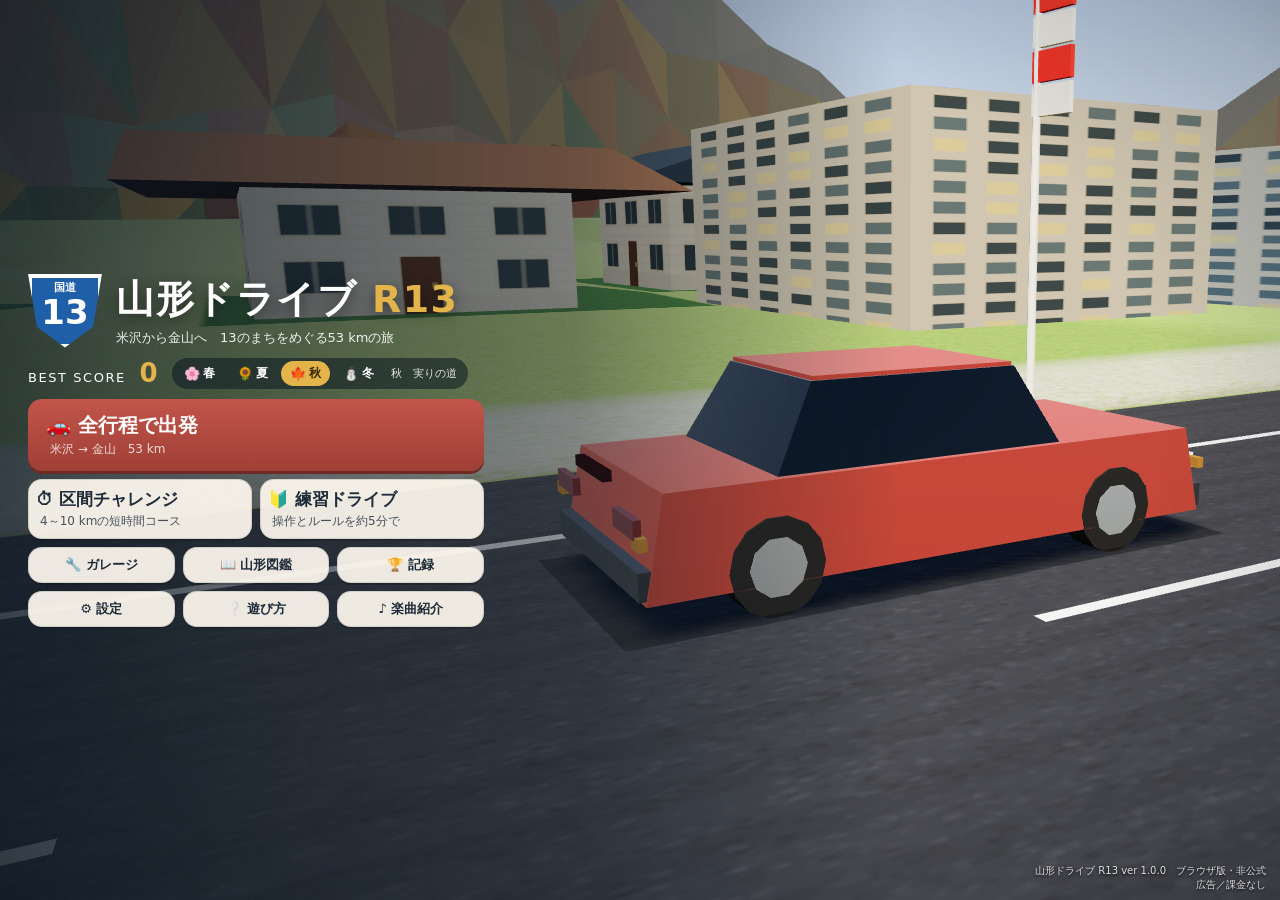
==== docs/play/index.html @ c525ccfc "ブラウザ版（iPhone の Safari などで遊べる版）を docs/play に追加 - docs/play: 山形ドライブ R13 ver 1.0.0 のブラウザ版（PWA、オフライン対応） " ====
<!doctype html>
<html lang="ja">
<head>
<meta charset="utf-8">
<meta name="viewport" content="width=device-width,initial-scale=1,maximum-scale=1,user-scalable=no,viewport-fit=cover">
<title>山形ドライブ R13</title>
<link rel="stylesheet" href="css/style.css">
<meta name="theme-color" content="#1f3b57">
<meta name="apple-mobile-web-app-capable" content="yes">
<meta name="mobile-web-app-capable" content="yes">
<meta name="apple-mobile-web-app-status-bar-style" content="black-translucent">
<meta name="apple-mobile-web-app-title" content="山形ドライブ">
<meta name="description" content="国道13号を米沢から金山まで、沿線13市町村をめぐる3Dドライブゲーム（非公式・広告なし）">
<link rel="manifest" href="manifest.webmanifest">
<link rel="apple-touch-icon" href="icons/apple-touch-icon.png">
<link rel="icon" type="image/png" sizes="192x192" href="icons/icon-192.png">
</head>
<body>
<canvas id="gl"></canvas>
<div id="vignette" aria-hidden="true"></div>
<div id="rotate-hint" aria-live="polite"><div><div class="rh-icon">📱↻</div><b>端末を横向きにしてください</b><small>このゲームは横向きで遊びます</small></div></div>
<div id="confetti" aria-hidden="true"></div>

<!-- ================= TITLE ================= -->
<section id="scr-title" class="screen">
  <div class="title-wrap">
    <div class="logo">
      <div class="logo-shield"><small>国道</small>13</div>
      <div class="logo-text">
        <h1>山形ドライブ <span>R13</span></h1>
        <p class="logo-sub">米沢から金山へ　13のまちをめぐる53 kmの旅</p>
      </div>
    </div>
    <div class="best-row"><div class="best">BEST SCORE <b id="title-best">0</b></div>
      <div class="season-pick" id="season-pick" aria-label="季節"></div></div>
    <button class="title-trip" id="title-trip" style="display:none"></button>
    <div class="title-buttons">
      <button class="btn big primary" data-go="full">🚗 全行程で出発<small>米沢 → 金山　53 km</small></button>
      <div class="row two">
        <button class="btn big" data-nav="courses">⏱ 区間チャレンジ<small>4～10 kmの短時間コース</small></button>
        <button class="btn big tut" id="btn-tutorial">🔰 練習ドライブ<small>操作とルールを約5分で</small></button>
      </div>
      <div class="row">
        <button class="btn" data-nav="garage">🔧 ガレージ</button>
        <button class="btn" data-nav="zukan">📖 山形図鑑</button>
        <button class="btn" data-nav="records">🏆 記録</button>
        <button class="btn" data-nav="settings">⚙ 設定</button>
        <button class="btn" data-nav="howto">❔ 遊び方</button>
        <button class="btn" data-nav="music">♪ 楽曲紹介</button>
      </div>
    </div>
  </div>
  <div class="version" id="ver-line">山形ドライブ R13 ver 1.0.0　非公式・個人制作<br>オフライン・通信／広告／課金なし</div>
  <div class="a2hs" id="a2hs"><b>📲 ホーム画面に追加すると全画面で遊べます</b><span>Safari の共有ボタン <i>⎙</i> →「ホーム画面に追加」</span><button type="button" id="a2hs-close" aria-label="閉じる">×</button></div>
</section>

<!-- ================= COURSES ================= -->
<section id="scr-courses" class="screen panel-screen">
  <header><button class="back" data-nav="title">‹ 戻る</button><h2>区間チャレンジ</h2></header>
  <div id="course-list" class="card-grid"></div>
</section>

<!-- ================= DRIVER ================= -->
<section id="scr-driver" class="screen panel-screen">
  <header><button class="back" data-nav="back-driver">‹ 戻る</button><h2>ドライバー選択　<small id="driver-course"></small></h2></header>
  <div class="driver-body">
    <div class="driver-left">
      <div id="driver-list" class="chips"></div>
      <div class="newname">
        <input id="name-input" maxlength="20" autocomplete="off" autocapitalize="characters" spellcheck="false" placeholder="NEW NAME (A～Z)">
        <button class="btn primary" id="name-add">登録</button>
      </div>
      <p class="hint" id="name-hint">名前はアルファベットA～Zの1～16文字（最大20名）。大文字に統一して保存します。</p>
    </div>
    <div class="driver-right" id="driver-detail"><p class="hint">名前を選ぶか、新しく登録してください。</p></div>
  </div>
</section>

<!-- ================= GARAGE ================= -->
<section id="scr-garage" class="screen panel-screen see-through">
  <header><button class="back" data-nav="title">‹ 戻る</button><h2>ガレージ</h2><select id="garage-driver"></select></header>
  <div class="garage-body">
    <div class="garage-panel">
      <div id="garage-points" class="points"></div>
      <h3>車種</h3><div id="garage-cars" class="car-list"></div>
      <h3>車体色</h3><div id="garage-colors" class="swatches"></div>
      <p class="hint">選択は次の新しい旅に適用されます。保存中の旅は開始時の車種と色で再開します。</p>
    </div>
  </div>
</section>

<!-- ================= ZUKAN ================= -->
<section id="scr-zukan" class="screen panel-screen">
  <header><button class="back" data-nav="title">‹ 戻る</button><h2>山形図鑑 <small id="zukan-count"></small></h2></header>
  <div class="zukan-body">
    <h3>まちのスタンプ</h3><div id="zukan-stamps" class="stamps"></div>
    <h3>道の駅のおみやげ</h3><div id="zukan-items" class="items"></div>
    <h3>道の駅 ご当地クイズ</h3><div id="zukan-quiz" class="quizprog"></div>
    <h3>名所カード <small id="zukan-cards-n"></small></h3><p class="hint">走行中に出会った名所のカードです。カードを押すと紹介文を読めます。</p><div id="zukan-cards" class="cardgrid"></div>
    <p class="hint">図鑑は端末共通です。別ドライバー・別コースの獲得状況を合算します。</p>
  </div>
</section>

<!-- ================= RECORDS ================= -->
<section id="scr-records" class="screen panel-screen">
  <header><button class="back" data-nav="title">‹ 戻る</button><h2>記録</h2></header>
  <div id="rec-tabs" class="tabs"></div>
  <div id="rec-body" class="rec-body"></div>
</section>

<!-- ================= SETTINGS ================= -->
<section id="scr-settings" class="screen panel-screen">
  <header><button class="back" data-nav="back-settings">‹ 戻る</button><h2>設定</h2></header>
  <div class="settings-body" id="settings-body"></div>
</section>

<!-- ================= MUSIC ================= -->
<section id="scr-music" class="screen panel-screen">
  <header><button class="back" data-nav="back-music">‹ 戻る</button><h2>♪ 楽曲紹介</h2></header>
  <div class="music-body">
    <div class="music-hero">
      <div class="mh-tx">
        <div class="mh-tag">走行中の BGM</div>
        <h3>山形たびめぐり音楽帳</h3>
        <p>山形のまちの魅力を、POP なオリジナルソングでめぐるシリーズです。走行中は、いま走っている市町村の歌が流れ、新しいまちに入ると次の歌へ切り替わります。</p>
        <div class="mh-btns">
          <button class="btn yt" id="mu-playlist">▶ 再生リストを YouTube で見る</button>
          <button class="btn" id="mu-channel">制作・発信：山形イベログ <small>@ymgt_evelog</small></button>
        </div>
      </div>
    </div>
    <div class="music-now" id="mu-now"></div>
    <h3 class="mu-h">国道13号沿線 13 市町村の歌 <small>MV は YouTube で開きます</small></h3>
    <div class="music-grid" id="mu-list"></div>
    <p class="hint">リンクは端末の YouTube アプリまたはブラウザで開きます（ゲームは通信しません）。走行中に開いたときは一時停止のままです。設定の「BGMの曲」で「んだんだ！やまがた」に切り替えられます。</p>
  </div>
</section>

<!-- ================= HOWTO ================= -->
<section id="scr-howto" class="screen panel-screen">
  <header><button class="back" data-nav="title">‹ 戻る</button><h2>遊び方</h2></header>
  <div class="howto-body">
    <div class="howto-grid">
      <div class="howto-card"><b>📱 ハンドル</b>端末を左右に傾けて操舵。出発直前の約1.2秒で持ちやすい角度を中立にします。設定でタッチボタンに切替できます。</div>
      <div class="howto-card"><b>🦶 ペダル</b>右下 ACCEL で加速、左下 BRAKE で減速・停止。両方離すと 60 km/h で巡行します。止まり続けるときは BRAKE を押し続けます。</div>
      <div class="howto-card"><b>🚦 交通ルール</b>左側通行。黄色の中央線は追い越し・はみ出し禁止。赤信号の停止線を越えると信号無視。自動速度取締りは 63 km/h を超えると減点。</div>
      <div class="howto-card"><b>✨ ドライブコンボ</b>違反・事故・路肩走行・不要な急ブレーキをせずに走ると 1,000 mごとに倍率アップ（最大1.5倍）。</div>
      <div class="howto-card"><b>🎁 道の駅・給油</b>左側の停車枠（緑の枠）に入り、ほぼ止まった状態を約1秒保つと特産品の獲得や給油ができます。</div>
      <div class="howto-card"><b>🎓 ご当地クイズ</b>道の駅で特産品をもらったあと、そのまちにちなんだ3択クイズに挑戦できます。正解で +300 点。正解した問題は山形図鑑に記録されます（時間は止まっています）。</div>
      <div class="howto-card"><b>⏱ 区間タイム</b>まちの境界ごとに区間タイムを確定。標準タイム（平均70 km/h＋12秒）より速い、または過去順位上位でボーナス。</div>
      <div class="howto-card"><b>⛽ 燃料</b>タンクは5 L。全行程は途中の給油が必要です。ガス欠は2,000点減点。</div>
      <div class="howto-card"><b>🌸🌻🍁⛄ 四季</b>タイトルで季節を選べます。夏は東根～村山で雷雨、冬は大石田～尾花沢～舟形で降雪。路面が滑りやすく、ブレーキが効きにくく、カーブで外へ流れます。</div>
      <div class="howto-card"><b>👻 ゴーストカー</b>完走すると最速の走りがゴーストとして保存されます。出発前に家族や自分のゴーストを選ぶと半透明の車が走り、区間ごとの差がわかります（接触しません）。</div>
      <div class="howto-card"><b>📷 写真モード</b>一時停止 →「写真モード」。ドラッグで視点を回し、📷で端末のピクチャに保存。共有ボタンからSNSへ送れます。</div>
      <div class="howto-card"><b>📤 結果カード</b>完走すると、得点・タイム・走ったまち・ゴールの景色を1枚にまとめた画像を作れます。端末に保存して、共有ボタンからSNSや家族へ送れます。</div>
      <div class="howto-card"><b>🛣 中央線の見方</b>黄色の二重線＝はみ出し禁止。白の実線＝片側2車線以上の区間の中央線。白の破線＝片側1車線で、対向車がいなければ追い越しのためにはみ出せます。</div>
      <div class="howto-card"><b>🖼 名所カード</b>沿道に名所の案内板が立ち、近づくと画面の上に絵と紹介文のカードが出ます。カードを押すと走行が止まり、くわしい紹介を読めます（時間は進みません）。出会ったカードは山形図鑑に集まります。</div>
      <div class="howto-card"><b>🗺 沿線の景色</b>各市町村の沿道を、国道13号の実際の並び（市街地・水田・果樹園・峠・川・トンネル）に合わせて描いています。進行方向の左が西、右が東。見どころは走行中に案内します。</div>
      <div class="howto-card"><b>🔰 初心者向けの補助</b>設定の「操舵アシスト」で車線の中央へ戻り、「速度注意表示」で制限速度や推奨速度を案内します。タイトルの「はじめてのドライブ」で約5分の練習ができます。</div>
      <div class="howto-card"><b>♪ BGM</b>走行中は、いま走っている市町村の歌（山形たびめぐり音楽帳）が流れ、新しいまちに入ると次の歌へ切り替わります。設定の「BGMの曲」で「んだんだ！やまがた」に変更できます。<span class="howto-links"><button class="btn small" data-nav="music">♪ 楽曲紹介を見る</button></span><small>市町村ソング 制作・発信：<a href="https://www.youtube.com/@ymgt_evelog" data-ext>山形イベログ</a></small></div>
      <div class="howto-card" id="howto-about"><b>ℹ このアプリについて</b>「山形ドライブ R13」は山形イベログが個人で制作した<b class="em">非公式</b>のゲームです。山形県・各市町村・国・道の駅などの公式アプリではありません。道路・施設の配置や距離はゲーム用に構成したもので、実際の道路とは異なります。個人情報を集めず、外部へ送信もしません。<span class="howto-links"><a href="https://ymgtevelog.github.io/yamagata_r13/privacy.html" data-ext>プライバシーポリシー</a></span></div>
      <div class="howto-card"><b>⌨ PC操作</b>←→ / A D：操舵　Space / ↓：ブレーキ　Shift / ↑：アクセル　C：視点　Esc：戻る</div>
    </div>
    <p class="hint">道路・施設配置・距離・取締りはゲーム用に構成したものです。実際の道路では交通法規を守り、安全運転でお楽しみください。</p>
  </div>
</section>

<!-- ================= HUD ================= -->
<section id="hud" class="screen">
  <div class="hud-top">
    <div class="hud-loc">
      <div class="loc-region" id="h-region">米沢</div>
      <div class="loc-driver" id="h-driver">DRIVER</div>
    </div>
    <div class="hud-progress">
      <div class="prog-label"><span id="h-next">次：高畠</span><span id="h-remain">残り 4.0 km</span></div>
      <div class="prog-bar"><div id="h-prog"></div><div id="h-prog-car">🚗</div></div>
      <div class="prog-sub"><span id="h-course">全行程</span><span id="h-segtime">区間 0:00.00 / 標準 3:37.71</span></div>
    </div>
    <div class="hud-score">
      <div class="score-num" id="h-score">0</div>
      <div class="score-sub"><span id="h-combo" class="combo">×1.0</span><span id="h-mis">✓0/3</span></div>
    </div>
    <div class="hud-buttons">
      <button id="b-mission" class="hbtn">✓</button>
      <button id="b-view" class="hbtn">◉</button>
      <button id="b-pause" class="hbtn">Ⅱ</button>
    </div>
  </div>
  <div class="hud-alerts" id="h-alerts"></div>
  <div class="hud-toasts" id="h-toasts"></div>
  <div class="hud-banner" id="h-banner"></div>
  <button class="hud-card" id="h-card" type="button" aria-label="名所カードの詳細を見る"></button>
  <div class="hud-seg" id="h-seg"></div>
  <div class="hud-ghost" id="h-ghost"></div>
  <div class="hud-tut" id="h-tut"></div>
  <div class="hud-advice" id="h-advice"></div>

  <div class="hud-bottom">
    <div class="meter">
      <div class="m-speed"><span id="h-speed">0</span><small>km/h</small></div>
      <div class="m-gear" id="h-gear">N</div>
      <div class="m-bars">
        <div class="bar-row"><label>耐久</label><div class="bar"><div id="h-dur"></div></div><span id="h-dur-t">100</span></div>
        <div class="bar-row"><label>燃料</label><div class="bar fuel"><div id="h-fuel"></div></div><span id="h-fuel-t">5.00 L</span></div>
      </div>
      <div class="m-eco"><span id="h-kmpl">-- km/L</span><div class="steer"><div id="h-steer"></div></div></div>
    </div>
  </div>

  <div id="pedal-brake" class="pedal brake"><span>BRAKE</span></div>
  <div id="pedal-accel" class="pedal accel"><span>ACCEL</span></div>
  <div id="steer-left" class="steerbtn left">◀</div>
  <div id="steer-right" class="steerbtn right">▶</div>
</section>

<!-- ================= OVERLAYS ================= -->
<div id="ov-count" class="overlay">
  <div class="count-box">
    <div class="count-course" id="c-course"></div>
    <div class="count-num" id="c-num">3</div>
    <div class="count-calib" id="c-calib">端末を持ちやすい角度で構えてください</div>
    <div class="count-missions" id="c-missions"></div>
  </div>
</div>

<div id="ov-pause" class="overlay modal">
  <div class="dialog">
    <h2>一時停止</h2>
    <div class="pause-info" id="p-info"></div>
    <button class="btn big primary" id="p-resume">▶ 走行を再開</button>
    <div class="row">
      <button class="btn" id="p-view">視点切替</button>
      <button class="btn" id="p-photo">📷 写真モード</button>
      <button class="btn" id="p-settings">設定</button>
      <button class="btn" id="p-music">♪ 楽曲紹介</button>
      <button class="btn" id="p-title">保存してタイトルへ</button>
    </div>
  </div>
</div>

<div id="ov-mission" class="overlay modal">
  <div class="dialog">
    <h2>旅のミッション</h2>
    <div id="m-list" class="mission-list"></div>
    <button class="btn primary" id="m-close">閉じて走行を続ける</button>
  </div>
</div>

<div id="ov-sight" class="overlay modal top">
  <div class="dialog wide sight" id="sight-box"></div>
</div>

<div id="ov-police" class="overlay police">
  <div class="police-box">
    <div class="police-lights"><i></i><i></i></div>
    <div class="police-title">🚓 取締り</div>
    <div class="police-reason" id="pol-reason"></div>
    <div class="police-pen" id="pol-pen"></div>
    <div class="police-note">安全運転でドライブを続けましょう</div>
  </div>
</div>

<div id="ov-service" class="overlay modal">
  <div class="dialog service" id="svc-box"></div>
</div>

<div id="ov-event" class="overlay modal">
  <div class="dialog" id="ev-box"></div>
</div>

<div id="ov-result" class="overlay modal">
  <div class="dialog wide result" id="res-box"></div>
</div>

<div id="ov-card" class="overlay modal top">
  <div class="dialog wide card" id="card-box"></div>
</div>

<div id="photo-ui" class="photo-ui">
  <div class="photo-hint">ドラッグで視点を回転　スライダーで距離・高さ　📷で端末に保存</div>
  <div class="photo-bar">
    <button class="btn" id="ph-back">‹ 戻る</button>
    <label>距離<input type="range" id="ph-dist" min="3" max="40" step="0.5" value="9"></label>
    <label>高さ<input type="range" id="ph-pitch" min="-5" max="75" step="1" value="14"></label>
    <label>画角<input type="range" id="ph-fov" min="25" max="80" step="1" value="50"></label>
    <button class="btn" id="ph-hud">表示：なし</button>
    <button class="btn primary shutter" id="ph-shot">📷</button>
  </div>
</div>

<div id="ov-confirm" class="overlay modal top">
  <div class="dialog" id="cf-box"></div>
</div>

<script src="lib/three.min.js"></script>
<script src="js/route-data.js"></script>
<script src="js/web-host.js"></script>
<script src="js/garage.js"></script>
<script src="js/journey.js"></script>
<script src="js/traffic-rules.js"></script>
<script src="js/records.js"></script>
<script src="js/quiz.js"></script>
<script src="js/sights.js"></script>
<script src="sights/photos.js"></script>
<script src="js/simulation.js"></script>
<script src="js/ghost.js"></script>
<script src="js/renderer.js"></script>
<script src="js/audio.js"></script>
<script src="js/music.js"></script>
<script src="js/data-control.js"></script>
<script src="js/game.js"></script>
</body>
</html>
---- docs/play/css/style.css ----
:root {
  --beni: #9F3F36; --beni2: #c2554a; --cream: #f6f0e2; --paper: #fffaf0; --ink: #1e2b38; --navy: #1f3b57;
  --gold: #e2b44a; --green: #3f7a55; --sky: #2f7fd0; --muted: #6b7380; --line: rgba(30,43,56,.14);
  --sat: env(safe-area-inset-top, 0px); --sar: env(safe-area-inset-right, 0px); --sab: env(safe-area-inset-bottom, 0px); --sal: env(safe-area-inset-left, 0px);
  --font: "Noto Sans JP", "Noto Sans CJK JP", "Hiragino Sans", "Yu Gothic UI", "Meiryo", system-ui, sans-serif;
}
* { box-sizing: border-box; -webkit-tap-highlight-color: transparent; }
html, body { margin: 0; height: 100%; overflow: hidden; background: #0d1720; color: var(--ink); font-family: var(--font);
  -webkit-user-select: none; user-select: none; touch-action: none; overscroll-behavior: none; }
canvas#gl { position: fixed; inset: 0; width: 100vw; height: 100vh; display: block; }
button { font-family: inherit; }
input, select { font-family: inherit; }

.screen { position: fixed; inset: 0; display: none; z-index: 5; }
.screen.on { display: block; }
.overlay { position: fixed; inset: 0; display: none; z-index: 30; align-items: center; justify-content: center; }
.overlay.on { display: flex; }
.overlay.modal { background: rgba(10, 18, 28, .55); }
.overlay.top { z-index: 40; }

/* ---------- buttons ---------- */
.btn { border: 0; border-radius: 14px; padding: 10px 16px; font-size: 15px; font-weight: 700; color: var(--ink);
  background: var(--paper); box-shadow: 0 2px 0 rgba(0,0,0,.18), inset 0 0 0 1px var(--line); cursor: pointer; transition: transform .06s; }
.btn:active { transform: translateY(1px) scale(.98); }
.btn.primary { background: linear-gradient(180deg, var(--beni2), var(--beni)); color: #fff; box-shadow: 0 3px 0 #6e2a24; }
.btn.blue { background: linear-gradient(180deg, #3d6d96, var(--navy)); color: #fff; box-shadow: 0 3px 0 #13283c; }
.btn.danger { background: #b3261e; color: #fff; }
.btn:disabled { opacity: .4; }
.btn.big { display: block; width: 100%; font-size: 20px; padding: 13px 18px; text-align: left; }
.btn.big small { display: block; font-size: 12px; font-weight: 500; opacity: .8; margin-top: 2px; }
.row { display: flex; gap: 8px; flex-wrap: wrap; }
.row .btn { flex: 1 1 auto; }
.hint { color: var(--muted); font-size: 12px; line-height: 1.5; }

/* ---------- title ---------- */
#scr-title { background: linear-gradient(90deg, rgba(10,22,34,.78) 0%, rgba(10,22,34,.45) 45%, rgba(10,22,34,0) 70%); }
.title-wrap { position: absolute; left: calc(28px + var(--sal)); top: calc(18px + var(--sat)); bottom: 18px; width: min(460px, 52vw);
  display: flex; flex-direction: column; justify-content: center; gap: 12px; }
.logo { display: flex; align-items: center; gap: 14px; color: #fff; }
.logo-shield { width: 74px; height: 74px; background: #1f5fa8; border: 4px solid #fff; color: #fff; font-weight: 900; font-size: 34px;
  display: flex; flex-direction: column; align-items: center; justify-content: center; clip-path: polygon(0 0,100% 0,88% 72%,50% 100%,12% 72%);
  line-height: 1; padding-bottom: 10px; flex: none; box-shadow: 0 4px 12px rgba(0,0,0,.3); }
.logo-shield small { font-size: 11px; font-weight: 700; margin-bottom: 2px; }
.logo h1 { margin: 0; font-size: clamp(24px, 4vw, 38px); letter-spacing: .04em; text-shadow: 0 3px 14px rgba(0,0,0,.45); white-space: nowrap; }
.logo h1 span { color: var(--gold); }
.logo-sub { margin: 4px 0 0; font-size: 13px; opacity: .9; }
.best { color: #fff; font-size: 13px; letter-spacing: .12em; }
.best b { font-size: 26px; color: var(--gold); margin-left: 8px; letter-spacing: .02em; }
.title-buttons { display: flex; flex-direction: column; gap: 8px; }
.title-buttons .row .btn { font-size: 13px; padding: 9px 8px; background: rgba(255,250,240,.92); }
.version { position: absolute; right: calc(14px + var(--sar)); bottom: calc(8px + var(--sab)); color: rgba(255,255,255,.85); font-size: 10px; line-height: 1.4;
  text-align: right; text-shadow: 0 1px 3px #000; max-width: 38vw; }

/* ---------- panel screens ---------- */
.panel-screen { background: linear-gradient(180deg, rgba(246,240,226,.97), rgba(240,232,214,.97)); overflow-y: auto; touch-action: pan-y;
  padding: calc(8px + var(--sat)) calc(18px + var(--sar)) 18px calc(18px + var(--sal)); }
.panel-screen.see-through { background: linear-gradient(90deg, rgba(246,240,226,.97) 0%, rgba(246,240,226,.93) 46%, rgba(246,240,226,0) 62%); }
.panel-screen header { display: flex; align-items: center; gap: 12px; margin-bottom: 10px; position: sticky; top: 0; z-index: 2; }
.panel-screen header h2 { margin: 0; font-size: 22px; color: var(--navy); }
.panel-screen header h2 small { font-size: 13px; color: var(--muted); font-weight: 500; }
.panel-screen h3 { margin: 12px 0 6px; font-size: 15px; color: var(--beni); }
.back { border: 0; background: var(--navy); color: #fff; border-radius: 999px; padding: 8px 14px; font-weight: 700; font-size: 14px; }

.card-grid { display: grid; grid-template-columns: repeat(auto-fill, minmax(240px, 1fr)); gap: 10px; }
.course-card { background: var(--paper); border-radius: 16px; padding: 12px 14px; box-shadow: 0 2px 0 rgba(0,0,0,.12), inset 0 0 0 1px var(--line);
  display: flex; flex-direction: column; gap: 4px; cursor: pointer; position: relative; overflow: hidden; }
.course-card::after { content: ""; position: absolute; right: -20px; top: -20px; width: 90px; height: 90px; border-radius: 50%; background: rgba(159,63,54,.08); }
.course-card b { font-size: 19px; color: var(--navy); }
.course-card .lbl { font-size: 14px; font-weight: 700; }
.course-card .meta { font-size: 12px; color: var(--muted); }
.course-card .tags { display: flex; gap: 5px; flex-wrap: wrap; margin-top: 4px; }
.tag { font-size: 11px; background: #e9e1cf; border-radius: 999px; padding: 2px 8px; }
.course-card .mybest { font-size: 12px; color: var(--beni); font-weight: 700; }

/* driver */
.driver-body { display: grid; grid-template-columns: 1fr 1fr; gap: 16px; }
.chips { display: flex; flex-wrap: wrap; gap: 8px; }
.chip { border: 0; background: var(--paper); border-radius: 999px; padding: 9px 14px; font-weight: 800; font-size: 15px; letter-spacing: .06em;
  box-shadow: inset 0 0 0 1px var(--line), 0 2px 0 rgba(0,0,0,.1); color: var(--navy); }
.chip.sel { background: var(--navy); color: #fff; }
.chip .dot { display: inline-block; width: 8px; height: 8px; border-radius: 50%; background: var(--gold); margin-left: 6px; vertical-align: middle; }
.newname { display: flex; gap: 8px; margin-top: 12px; }
.newname input { flex: 1; font-size: 18px; padding: 10px 12px; border-radius: 12px; border: 2px solid var(--line); background: #fff; text-transform: uppercase; letter-spacing: .1em; font-weight: 800; -webkit-user-select: text; user-select: text; }
.driver-right { background: var(--paper); border-radius: 16px; padding: 14px; box-shadow: inset 0 0 0 1px var(--line); }
.driver-right h3 { margin-top: 0; }
.kv { display: grid; grid-template-columns: auto 1fr; gap: 3px 12px; font-size: 13px; margin: 6px 0 12px; }
.kv span:nth-child(odd) { color: var(--muted); }
.driver-actions { display: flex; flex-direction: column; gap: 8px; }
.linkbtn { border: 0; background: none; color: #b3261e; font-size: 12px; text-decoration: underline; margin-top: 10px; padding: 4px 0; }

/* garage */
.garage-body { width: min(560px, 58vw); }
.points { background: var(--navy); color: #fff; border-radius: 14px; padding: 10px 14px; font-size: 13px; }
.points b { font-size: 22px; color: var(--gold); margin: 0 4px; }
.points .next { display: block; opacity: .85; margin-top: 3px; }
.points .pbar { height: 6px; background: rgba(255,255,255,.2); border-radius: 3px; margin-top: 6px; overflow: hidden; }
.points .pbar i { display: block; height: 100%; background: var(--gold); }
.car-list { display: grid; grid-template-columns: repeat(3, 1fr); gap: 8px; }
.car-card { background: var(--paper); border-radius: 14px; padding: 10px; box-shadow: inset 0 0 0 1px var(--line); font-size: 12px; position: relative; cursor: pointer; }
.car-card b { display: block; font-size: 14px; color: var(--navy); }
.car-card.sel { box-shadow: inset 0 0 0 3px var(--beni); }
.car-card.locked { opacity: .55; }
.car-card .lock { position: absolute; right: 8px; top: 8px; font-size: 11px; color: var(--beni); font-weight: 700; }
.stat { display: flex; align-items: center; gap: 6px; margin-top: 3px; }
.stat label { width: 44px; color: var(--muted); white-space: nowrap; }
.stat .sb { flex: 1; height: 5px; background: #e6dfcf; border-radius: 3px; overflow: hidden; }
.stat .sb i { display: block; height: 100%; background: var(--beni); }
.swatches { display: flex; gap: 10px; flex-wrap: wrap; }
.swatch { width: 92px; text-align: center; font-size: 11px; cursor: pointer; }
.swatch i { display: block; width: 52px; height: 52px; border-radius: 50%; margin: 0 auto 4px; box-shadow: inset 0 -6px 10px rgba(0,0,0,.25), 0 2px 4px rgba(0,0,0,.25); border: 3px solid #fff; }
.swatch.sel i { outline: 3px solid var(--beni); }
.swatch.locked { opacity: .45; }
#garage-driver { font-size: 15px; padding: 6px 10px; border-radius: 10px; border: 1px solid var(--line); font-weight: 700; }

/* zukan */
.stamps { display: grid; grid-template-columns: repeat(auto-fill, minmax(84px, 1fr)); gap: 8px; }
.stamp { aspect-ratio: 1; border-radius: 50%; display: flex; flex-direction: column; align-items: center; justify-content: center;
  border: 3px dashed #c8bfaa; color: #b7ad97; font-weight: 800; font-size: 17px; background: rgba(255,255,255,.4); }
.stamp small { font-size: 9px; font-weight: 600; }
.stamp.got { border: 4px double var(--beni); color: var(--beni); background: #fff4ef; transform: rotate(-6deg); }
.items { display: grid; grid-template-columns: repeat(auto-fill, minmax(190px, 1fr)); gap: 8px; }
.item { background: var(--paper); border-radius: 14px; padding: 10px; display: flex; gap: 10px; box-shadow: inset 0 0 0 1px var(--line); }
.item .ico { font-size: 34px; width: 46px; text-align: center; }
.item b { display: block; color: var(--navy); }
.item p { margin: 2px 0 0; font-size: 11px; color: var(--muted); line-height: 1.45; }
.item.no { opacity: .5; }
.item.no .ico { filter: grayscale(1) brightness(.3); }

/* records */
.tabs { display: flex; gap: 6px; flex-wrap: wrap; margin-bottom: 10px; }
.tab { border: 0; border-radius: 999px; padding: 7px 12px; background: var(--paper); font-weight: 700; font-size: 13px; box-shadow: inset 0 0 0 1px var(--line); }
.tab.sel { background: var(--beni); color: #fff; }
table.rank { width: 100%; border-collapse: collapse; background: var(--paper); border-radius: 14px; overflow: hidden; font-size: 14px; }
table.rank th, table.rank td { padding: 8px 10px; text-align: left; border-bottom: 1px solid var(--line); }
table.rank th { background: var(--navy); color: #fff; font-size: 12px; }
table.rank td.num { text-align: right; font-variant-numeric: tabular-nums; }
.medal { font-size: 18px; }

/* settings */
.settings-body { display: grid; grid-template-columns: 1fr 1fr; gap: 10px 22px; }
.set-row { display: flex; align-items: center; justify-content: space-between; gap: 10px; background: var(--paper); border-radius: 12px; padding: 8px 12px; box-shadow: inset 0 0 0 1px var(--line); }
.set-row label { font-weight: 700; font-size: 14px; }
.seg { display: flex; background: #e9e1cf; border-radius: 999px; padding: 3px; }
.seg button { border: 0; background: none; padding: 6px 10px; border-radius: 999px; font-size: 12px; font-weight: 700; color: var(--ink); }
.seg button.sel { background: var(--navy); color: #fff; }
.slider { display: flex; align-items: center; gap: 8px; }
.slider input { width: 140px; }
.danger-zone { grid-column: 1 / -1; background: #fbe9e7; border-radius: 12px; padding: 10px 12px; display: flex; align-items: center; justify-content: space-between; gap: 12px; }

/* howto */
.howto-grid { display: grid; grid-template-columns: repeat(auto-fill, minmax(250px, 1fr)); gap: 10px; }
.howto-card { background: var(--paper); border-radius: 14px; padding: 12px; font-size: 13px; line-height: 1.6; box-shadow: inset 0 0 0 1px var(--line); }
.howto-card b { display: block; color: var(--beni); font-size: 15px; margin-bottom: 4px; }

/* ---------- dialogs ---------- */
.dialog { background: var(--paper); border-radius: 18px; padding: 14px 18px; width: min(440px, 88vw);
  max-height: calc(100vh - 20px - var(--sat) - var(--sab)); overflow-y: auto;
  box-shadow: 0 20px 50px rgba(0,0,0,.4); display: flex; flex-direction: column; gap: 8px; touch-action: pan-y; animation: pop .22s ease-out; }
/* the button row always stays visible at the bottom of a dialog, even when content scrolls */
.dialog .actions { position: sticky; bottom: -14px; margin: 0 -18px -14px; padding: 8px 18px 12px; background: var(--paper);
  border-top: 1px solid var(--line); display: flex; align-items: center; gap: 10px; flex-wrap: wrap; z-index: 1; }
.dialog .actions .btn { flex: 0 0 auto; }
.dialog .actions.row .btn { flex: 1 1 auto; }
.dialog.wide { width: min(760px, 94vw); }
.dialog h2 { margin: 0; color: var(--navy); font-size: 22px; }
.dialog p { margin: 0; line-height: 1.6; font-size: 14px; }
@keyframes pop { from { transform: scale(.92); opacity: 0; } to { transform: scale(1); opacity: 1; } }
.code-box { display: flex; align-items: center; gap: 12px; }
.code-box .code { font-size: 30px; font-weight: 900; letter-spacing: .3em; background: #1e2b38; color: var(--gold); border-radius: 10px; padding: 4px 12px; }
.code-box input { width: 120px; font-size: 26px; letter-spacing: .3em; text-align: center; padding: 6px; border-radius: 10px; border: 2px solid var(--line); font-weight: 800; -webkit-user-select: text; user-select: text; }

/* ---------- HUD ---------- */
#hud { pointer-events: none; color: #fff; }
#hud .hbtn, #hud .pedal, #hud .steerbtn { pointer-events: auto; }
.hud-top { position: absolute; top: calc(8px + var(--sat)); left: calc(10px + var(--sal)); right: calc(10px + var(--sar)); display: flex; gap: 10px; align-items: flex-start; }
.hud-loc, .hud-progress, .hud-score { background: rgba(14, 26, 38, .62); border-radius: 14px; padding: 6px 12px; text-shadow: 0 1px 2px rgba(0,0,0,.4); }
.loc-region { font-size: 22px; font-weight: 900; letter-spacing: .06em; }
.loc-driver { font-size: 11px; opacity: .85; letter-spacing: .12em; }
.hud-progress { flex: 1; min-width: 0; }
.prog-label, .prog-sub { display: flex; justify-content: space-between; font-size: 12px; gap: 8px; white-space: nowrap; }
.prog-label { font-weight: 700; font-size: 13px; }
.prog-sub { opacity: .85; font-size: 11px; }
.prog-bar { position: relative; height: 8px; background: rgba(255,255,255,.22); border-radius: 4px; margin: 4px 0; }
.prog-bar > div:first-child { height: 100%; width: 0; background: linear-gradient(90deg, var(--gold), #f4d27a); border-radius: 4px; }
#h-prog-car { position: absolute; top: -9px; font-size: 14px; transform: translateX(-50%) scaleX(-1); left: 0; }
.hud-score { text-align: right; min-width: 118px; }
.score-num { font-size: 26px; font-weight: 900; font-variant-numeric: tabular-nums; line-height: 1.1; }
.score-sub { display: flex; justify-content: flex-end; gap: 8px; font-size: 12px; font-weight: 700; }
.combo { color: #fff; }
.combo.hot { color: var(--gold); text-shadow: 0 0 8px rgba(226,180,74,.8); }
.hud-buttons { display: flex; flex-direction: column; gap: 6px; }
.hbtn { width: 44px; height: 40px; border-radius: 12px; border: 0; background: rgba(14,26,38,.7); color: #fff; font-size: 18px; font-weight: 900; }
.hbtn:active { background: rgba(159,63,54,.9); }

/* left-side notices: max 3, compact, kept away from the road centre */
.hud-alerts { position: absolute; left: calc(10px + var(--sal)); top: calc(80px + var(--sat)); display: flex; flex-direction: column; align-items: flex-start; gap: 4px;
  max-width: min(230px, 26vw); }
.alert { background: rgba(14,26,38,.66); border-radius: 10px; padding: 3px 9px; font-size: 12px; font-weight: 700; display: flex; align-items: center; gap: 6px;
  transition: background-color .3s; white-space: nowrap; overflow: hidden; text-overflow: ellipsis; max-width: 100%; line-height: 1.5; }
.alert.new { animation: slidein .25s; }
.alert .dist { display: inline-block; min-width: 3.4em; text-align: right; font-variant-numeric: tabular-nums; }
.alert.yel { background: rgba(190,140,10,.88); }
.alert.red { background: rgba(170,30,30,.85); }
.alert.blue { background: rgba(31,95,168,.88); }
.alert.green { background: rgba(26,122,74,.88); }
.sig { display: inline-flex; gap: 3px; background: #222; border-radius: 6px; padding: 3px 4px; }
.sig i { width: 11px; height: 11px; border-radius: 50%; background: #444; }
.sig i.g { background: #1fd8c8; box-shadow: 0 0 6px #1fd8c8; } .sig i.y { background: #ffb020; box-shadow: 0 0 6px #ffb020; } .sig i.r { background: #ff3020; box-shadow: 0 0 6px #ff3020; }
@keyframes slidein { from { transform: translateX(-20px); opacity: 0; } to { transform: none; opacity: 1; } }

.hud-toasts { position: absolute; left: 50%; top: calc(150px + var(--sat)); transform: translateX(-50%); display: flex; flex-direction: column; align-items: center; gap: 2px; }
.toast { font-weight: 900; font-size: 16px; text-shadow: 0 2px 5px rgba(0,0,0,.65), 0 0 2px #000; animation: toast 1.6s ease-out forwards; white-space: nowrap; }
.toast.plus { color: #ffe08a; } .toast.minus { color: #ff8a80; } .toast.info { color: #fff; font-size: 14px; } .toast.big { font-size: 19px; }
@keyframes toast { 0% { transform: translateY(10px) scale(.8); opacity: 0; } 12% { transform: none; opacity: 1; } 75% { opacity: 1; } 100% { transform: translateY(-26px); opacity: 0; } }

/* town welcome: a slim strip just under the top bar (does not cover the road ahead) */
.hud-banner { position: absolute; left: 50%; top: calc(80px + var(--sat)); transform: translateX(-50%); text-align: center; display: none; max-width: 46vw; }
.hud-banner.on { display: block; animation: banner 3s ease-out forwards; }
.banner-inner { background: linear-gradient(180deg, rgba(31,95,168,.88), rgba(20,60,110,.88)); border: 2px solid rgba(255,255,255,.9); border-radius: 12px;
  padding: 4px 16px; box-shadow: 0 4px 14px rgba(0,0,0,.3); position: relative; display: flex; align-items: center; gap: 10px; white-space: nowrap; }
.banner-inner .welcome { font-size: 11px; letter-spacing: .2em; opacity: .9; }
.banner-inner .name { font-size: 22px; font-weight: 900; letter-spacing: .08em; line-height: 1.2; }
.banner-inner .sub { display: flex; flex-direction: column; align-items: flex-start; line-height: 1.25; }
.banner-inner .en { font-size: 9px; letter-spacing: .25em; opacity: .85; }
.banner-inner .tagline { font-size: 11px; font-weight: 700; color: #ffe6a0; }
.stamp .tg { font-size: 8px; color: var(--muted); padding: 0 6px; text-align: center; line-height: 1.2; margin-top: 2px; }
.banner-inner .stampmark { position: absolute; right: -16px; top: -14px; width: 40px; height: 40px; border-radius: 50%; border: 3px double #e55; color: #e55; background: #fff8f2;
  font-weight: 900; font-size: 8px; line-height: 1.1; display: flex; align-items: center; justify-content: center; transform: rotate(-14deg); animation: stamp .5s .4s both; }
@keyframes stamp { from { transform: scale(2.4) rotate(-14deg); opacity: 0; } to { transform: scale(1) rotate(-14deg); opacity: 1; } }
@keyframes banner { 0% { opacity: 0; transform: translate(-50%, -12px); } 10% { opacity: 1; transform: translate(-50%, 0); } 82% { opacity: 1; } 100% { opacity: 0; } }

/* segment result: compact card left of the right-hand buttons, above the ACCEL pedal */
.hud-seg { position: absolute; right: calc(66px + var(--sar)); top: calc(80px + var(--sat)); width: 190px; display: none; }
.hud-seg.on { display: block; animation: slideR .3s; }
@keyframes slideR { from { transform: translateY(-8px); opacity: 0; } to { transform: none; opacity: 1; } }
.segcard { background: rgba(255,250,240,.9); color: var(--ink); border-radius: 12px; padding: 6px 10px; font-size: 11px; box-shadow: 0 4px 14px rgba(0,0,0,.25); line-height: 1.45; }
.segcard h4 { margin: 0 0 2px; color: var(--beni); font-size: 13px; }
.segcard .line { display: flex; justify-content: space-between; gap: 6px; }
.segcard .tot { border-top: 1px solid var(--line); margin-top: 3px; padding-top: 2px; font-weight: 900; font-size: 12px; }

.hud-bottom { position: absolute; left: 50%; bottom: calc(8px + var(--sab)); transform: translateX(-50%); }
.meter { background: rgba(14,26,38,.66); border-radius: 18px; padding: 6px 14px; display: flex; align-items: center; gap: 12px; }
.m-speed { font-size: 40px; font-weight: 900; font-variant-numeric: tabular-nums; min-width: 92px; text-align: right; line-height: 1; }
.m-speed small { font-size: 11px; margin-left: 3px; opacity: .8; }
.m-gear { width: 30px; height: 30px; border-radius: 8px; background: rgba(255,255,255,.14); display: flex; align-items: center; justify-content: center; font-weight: 900; }
.m-bars { display: flex; flex-direction: column; gap: 4px; width: 170px; }
.bar-row { display: flex; align-items: center; gap: 6px; font-size: 11px; }
.bar-row label { width: 26px; opacity: .85; }
.bar-row span { width: 46px; text-align: right; font-variant-numeric: tabular-nums; }
.bar { flex: 1; height: 8px; background: rgba(255,255,255,.18); border-radius: 4px; overflow: hidden; }
.bar > div { height: 100%; width: 100%; background: linear-gradient(90deg, #5fd38a, #a6eb7a); transition: width .2s; }
.bar > div.warn { background: linear-gradient(90deg, #ffb020, #ffd36a); } .bar > div.crit { background: linear-gradient(90deg, #ff4b3e, #ff8a70); }
.bar.fuel > div { background: linear-gradient(90deg, #4fb7ff, #8ad4ff); }
.m-eco { display: flex; flex-direction: column; align-items: center; gap: 4px; font-size: 12px; font-weight: 700; min-width: 70px; }
.steer { width: 70px; height: 6px; background: rgba(255,255,255,.18); border-radius: 3px; position: relative; }
.steer div { position: absolute; top: -2px; width: 10px; height: 10px; border-radius: 50%; background: var(--gold); left: 50%; transform: translateX(-50%); }

.pedal { position: absolute; bottom: calc(14px + var(--sab)); width: 116px; height: 136px; border-radius: 22px; display: flex; align-items: flex-end; justify-content: center;
  padding-bottom: 14px; font-weight: 900; font-size: 15px; letter-spacing: .12em; border: 2px solid rgba(255,255,255,.4);
  background: repeating-linear-gradient(0deg, rgba(255,255,255,.08) 0 6px, rgba(255,255,255,0) 6px 14px), rgba(20,30,40,.55); }
.pedal.brake { left: calc(14px + var(--sal)); width: 124px; height: 132px; }
.pedal.accel { right: calc(14px + var(--sar)); width: 124px; height: 132px; }
.pedal.on.brake { background: rgba(200,40,40,.75); transform: scale(.96); }
.pedal.on.accel { background: rgba(40,160,90,.75); transform: scale(.96); }
.steerbtn { position: absolute; bottom: calc(170px + var(--sab)); width: 96px; height: 80px; border-radius: 20px; background: rgba(20,30,40,.55); border: 2px solid rgba(255,255,255,.4);
  display: none; align-items: center; justify-content: center; font-size: 30px; }
.steerbtn.left { left: calc(14px + var(--sal)); } .steerbtn.right { right: calc(14px + var(--sar)); }
.steerbtn.on { background: rgba(31,95,168,.8); }
#hud.touch .steerbtn { display: flex; }
#hud.touch .pedal.brake { left: calc(14px + var(--sal)); }

/* countdown */
#ov-count { background: radial-gradient(ellipse at center, rgba(10,18,28,.25), rgba(10,18,28,.6)); color: #fff; }
.count-box { text-align: center; }
.count-course { font-size: 16px; font-weight: 700; letter-spacing: .1em; opacity: .95; }
.count-num { font-size: 120px; font-weight: 900; line-height: 1; text-shadow: 0 6px 30px rgba(0,0,0,.5); animation: countpop 1s ease-out infinite; }
.count-num.go { color: var(--gold); }
@keyframes countpop { 0% { transform: scale(1.4); opacity: 0; } 15% { transform: scale(1); opacity: 1; } 100% { opacity: .9; } }
.count-calib { font-size: 13px; opacity: .9; min-height: 18px; }
.count-missions { display: flex; gap: 8px; justify-content: center; margin-top: 14px; flex-wrap: wrap; }
.mchip { background: rgba(255,250,240,.95); color: var(--ink); border-radius: 12px; padding: 7px 10px; font-size: 12px; font-weight: 700; text-align: left; max-width: 220px; }
.mchip b { display: block; color: var(--beni); font-size: 13px; }

.mission-list { display: flex; flex-direction: column; gap: 8px; }
.mrow { display: flex; align-items: center; gap: 10px; background: #f3ecdb; border-radius: 12px; padding: 8px 10px; }
.mrow .ck { width: 28px; height: 28px; border-radius: 50%; border: 2px solid #c8bfaa; display: flex; align-items: center; justify-content: center; font-weight: 900; color: #fff; flex: none; }
.mrow.done .ck { background: var(--green); border-color: var(--green); }
.mrow b { display: block; color: var(--navy); }
.mrow small { color: var(--muted); }
.mrow .pts { margin-left: auto; font-weight: 900; color: var(--beni); }

/* police */
#ov-police { background: rgba(0,0,0,.35); }
.police-box { background: rgba(14,26,38,.92); color: #fff; padding: 18px 30px; border-radius: 20px; text-align: center; position: relative; overflow: hidden; min-width: 320px; }
.police-lights { position: absolute; inset: 0; display: flex; pointer-events: none; }
.police-lights i { flex: 1; animation: flashR .5s infinite; opacity: .35; }
.police-lights i:last-child { animation-name: flashB; animation-delay: .25s; }
@keyframes flashR { 0%,49% { background: #ff2020; } 50%,100% { background: transparent; } }
@keyframes flashB { 0%,49% { background: #2060ff; } 50%,100% { background: transparent; } }
.police-title { font-size: 34px; font-weight: 900; position: relative; }
.police-reason { font-size: 16px; font-weight: 700; position: relative; margin-top: 4px; }
.police-pen { font-size: 30px; font-weight: 900; color: #ff8a80; position: relative; }
.police-note { font-size: 12px; opacity: .8; position: relative; }

/* service / results */
.dialog.service { width: min(560px, 90vw); }
.svc-row { display: flex; align-items: center; gap: 16px; }
.service .bigico { font-size: 64px; line-height: 1; flex: none; width: 84px; text-align: center; animation: bob 1.2s ease-in-out infinite; }
@keyframes bob { 50% { transform: translateY(-6px) rotate(-3deg); } }
.svc-info { display: flex; flex-direction: column; gap: 4px; min-width: 0; }
.service .itemname { font-size: 24px; font-weight: 900; color: var(--beni); line-height: 1.2; }
.service .itemname .newbadge { vertical-align: middle; }
.service .note { font-size: 12px; color: var(--muted); line-height: 1.5; }
.service .gain { display: flex; gap: 8px; flex-wrap: wrap; }
.service .gain span { background: #f3ecdb; border-radius: 999px; padding: 3px 12px; font-weight: 800; font-size: 13px; }
.title-trip { display: flex; align-items: center; gap: 8px; width: 100%; border: 2px solid var(--gold); color: #fff; font-size: 13px; font-weight: 700; text-align: left;
  background: linear-gradient(180deg, rgba(31,59,87,.92), rgba(20,40,62,.92)); border-radius: 14px; padding: 7px 12px; line-height: 1.35; cursor: pointer; flex: none; }
.title-trip:active { transform: translateY(1px); }
.title-trip .play { flex: none; width: 30px; height: 30px; border-radius: 50%; background: var(--gold); color: #3a2a00; display: flex; align-items: center; justify-content: center; font-size: 14px; }
.title-trip .tt-main { flex: 1; min-width: 0; }
.title-trip .gold { color: var(--gold); font-size: 15px; }
.title-trip small { display: block; opacity: .8; font-size: 10px; font-weight: 500; }
.title-trip .go { flex: none; font-size: 12px; color: var(--gold); white-space: nowrap; }
.points b.small { font-size: 14px; margin: 0 2px; }
.newbadge { display: inline-block; background: var(--gold); color: #3a2a00; border-radius: 999px; padding: 2px 10px; font-size: 12px; font-weight: 900; }

.result .res-head { display: flex; align-items: flex-end; justify-content: space-between; gap: 12px; flex-wrap: wrap; }
.result .res-score { font-size: 54px; font-weight: 900; color: var(--beni); line-height: 1; font-variant-numeric: tabular-nums; }
.result .res-rank { font-size: 20px; font-weight: 900; color: var(--navy); }
.res-grid { display: grid; grid-template-columns: 1fr 1fr; gap: 10px 18px; }
.res-table { width: 100%; font-size: 13px; border-collapse: collapse; }
.res-table td { padding: 3px 4px; border-bottom: 1px dashed var(--line); }
.res-table td:last-child { text-align: right; font-variant-numeric: tabular-nums; font-weight: 700; }
.res-table .neg { color: #b3261e; }
.unlock { background: linear-gradient(90deg, #fff1c9, #ffe6a0); border-radius: 12px; padding: 8px 12px; font-weight: 800; color: #6b4a00; }

@media (max-height: 420px) {
  .count-num { font-size: 90px; }
  .pedal.brake, .pedal.accel { height: 112px; width: 112px; }
  .steerbtn { bottom: calc(132px + var(--sab)); height: 68px; width: 84px; }
  .m-speed { font-size: 34px; }
  .title-buttons .btn.big { padding: 10px 14px; font-size: 18px; }
}
@media (max-width: 760px) {
  .driver-body, .settings-body, .res-grid { grid-template-columns: 1fr; }
  .garage-body { width: 100%; }
  .car-list { grid-template-columns: 1fr; }
}

/* ===================== 0.6.3 additions ===================== */
/* title: season picker + tutorial */
.best-row { display: flex; align-items: center; gap: 14px; flex-wrap: wrap; }
.season-pick { display: flex; align-items: center; gap: 4px; background: rgba(10,22,34,.55); border-radius: 999px; padding: 3px; }
.season-pick button { border: 0; background: transparent; color: #fff; border-radius: 999px; padding: 4px 9px; font-size: 13px; font-weight: 800; display: flex; align-items: center; gap: 3px; }
.season-pick button span { font-size: 12px; }
.season-pick button.sel { background: var(--gold); color: #3a2a00; }
.season-pick .season-label { color: #fff; font-size: 11px; opacity: .85; padding: 0 8px 0 4px; white-space: nowrap; }
.row.two { flex-wrap: nowrap; }
.row.two .btn.big { flex: 1 1 50%; min-width: 0; font-size: 17px; }
.btn.tut { background: linear-gradient(180deg, #fff8e6, #fbeec9); }
.btn.pulse { animation: pulse 1.6s ease-in-out infinite; }
@keyframes pulse { 50% { box-shadow: 0 0 0 4px rgba(226,180,74,.55), 0 2px 0 rgba(0,0,0,.18); } }

/* driver: ghost select */
.ghost-pick { display: flex; align-items: center; gap: 8px; flex-wrap: wrap; margin: 4px 0 10px; }
.ghost-pick label { font-weight: 800; font-size: 13px; color: var(--navy); }
.ghost-pick select { font-size: 14px; padding: 6px 8px; border-radius: 10px; border: 1px solid var(--line); font-weight: 700; max-width: 100%; }

/* HUD: ghost gap, speed advice, tutorial, weather alerts */
.ahead { color: #49d18a; } .behind { color: #ff8a80; }
.segcard .ahead { color: #1f8a4c; } .segcard .behind { color: #c0392b; }
.hud-ghost { position: absolute; right: calc(66px + var(--sar)); top: calc(80px + var(--sat)); background: rgba(20,40,70,.72); border-radius: 10px; padding: 3px 10px;
  font-size: 12px; font-weight: 700; white-space: nowrap; display: flex; gap: 8px; align-items: baseline; }
.hud-ghost b { font-size: 15px; font-variant-numeric: tabular-nums; }
.hud-ghost small { opacity: .8; font-size: 11px; }
.hud-advice { position: absolute; left: calc(50% - 212px); bottom: calc(72px + var(--sab)); max-width: 150px; display: flex; gap: 6px; align-items: center; font-size: 12px; font-weight: 800; white-space: nowrap; }
.hud-advice:empty { display: none; }
.hud-advice .limit { width: 30px; height: 30px; border-radius: 50%; background: #fff; color: #1e2b38; border: 4px solid #d32020; display: flex; align-items: center; justify-content: center; font-size: 12px; font-weight: 900; }
.hud-advice .ok { background: rgba(14,26,38,.6); border-radius: 8px; padding: 3px 8px; opacity: .85; }
.hud-advice .warn { background: rgba(200,60,30,.88); border-radius: 8px; padding: 3px 8px; animation: none; }
.hud-tut { position: absolute; left: 50%; top: calc(80px + var(--sat)); transform: translateX(-50%); max-width: 48vw; background: rgba(255,250,240,.93); color: var(--ink);
  border-radius: 12px; padding: 6px 12px; display: flex; flex-direction: column; gap: 2px; box-shadow: 0 4px 14px rgba(0,0,0,.25); }
.hud-tut:empty { display: none; }
.hud-tut .step { font-size: 12px; font-weight: 900; color: var(--beni); }
.hud-tut .desc { font-size: 13px; font-weight: 700; line-height: 1.45; }
.hud-tut .tip { font-size: 10px; color: var(--muted); }
.alert.storm { background: rgba(70,60,140,.88); }
.alert.snow { background: rgba(90,130,170,.9); }

/* photo mode */
#hud.photo { visibility: hidden; }
.photo-ui { position: fixed; inset: 0; z-index: 25; display: none; pointer-events: none; }
.photo-ui.on { display: block; }
.photo-hint { position: absolute; top: calc(10px + var(--sat)); left: 50%; transform: translateX(-50%); background: rgba(14,26,38,.6); color: #fff; border-radius: 999px;
  padding: 5px 14px; font-size: 12px; white-space: nowrap; }
.photo-bar { position: absolute; left: calc(10px + var(--sal)); right: calc(10px + var(--sar)); bottom: calc(10px + var(--sab)); display: flex; gap: 10px; align-items: center;
  background: rgba(14,26,38,.7); border-radius: 16px; padding: 8px 12px; pointer-events: auto; color: #fff; flex-wrap: wrap; }
.photo-bar label { display: flex; align-items: center; gap: 6px; font-size: 12px; font-weight: 700; }
.photo-bar input[type=range] { width: 110px; }
.photo-bar .shutter { margin-left: auto; width: 64px; height: 52px; font-size: 24px; border-radius: 50%; padding: 0; }
.photo-preview { width: 100%; border-radius: 10px; max-height: 46vh; object-fit: contain; background: #000; }
.ghost-table td:nth-child(n+2) { text-align: right; }
.result h3 { margin: 4px 0 0; color: var(--navy); font-size: 15px; }

#hud.has-ghost .hud-seg { top: calc(112px + var(--sat)); }

/* ---- title: always fits the screen (phones in landscape are ~340-400 px tall) ---- */
.title-wrap { overflow-y: auto; overscroll-behavior: contain; touch-action: pan-y; justify-content: safe center; gap: 10px; padding-right: 4px; }
.title-wrap > * { flex: none; }
@media (max-height: 430px) {
  .title-wrap { top: calc(8px + var(--sat)); bottom: calc(8px + var(--sab)); gap: 6px; width: min(440px, 56vw); }
  .logo { gap: 10px; }
  .logo-shield { width: 46px; height: 46px; font-size: 22px; border-width: 3px; padding-bottom: 6px; }
  .logo-shield small { font-size: 8px; }
  .logo h1 { font-size: 24px; }
  .logo-sub { font-size: 11px; margin-top: 1px; }
  .best { font-size: 11px; } .best b { font-size: 19px; margin-left: 5px; }
  .best-row { gap: 8px; }
  .season-pick button { padding: 3px 7px; font-size: 12px; }
  .season-pick .season-label { display: none; }
  .title-trip { padding: 4px 10px; font-size: 12px; }
  .title-trip .play { width: 24px; height: 24px; font-size: 11px; }
  .title-trip small { display: none; }
  .title-buttons { gap: 6px; }
  .title-buttons .btn.big { padding: 7px 12px; font-size: 16px; }
  .title-buttons .btn.big small { font-size: 10px; margin-top: 0; }
  .row.two .btn.big { font-size: 15px; }
  .title-buttons .row .btn { padding: 7px 6px; font-size: 12px; }
}
@media (max-height: 360px) {
  .logo-sub { display: none; }
  .title-buttons .btn.big small { display: none; }
}

.newname .btn { white-space: nowrap; }
@media (max-height: 430px) {
  .driver-right { padding: 10px 12px; }
  .driver-right h3 { margin: 0 0 4px; }
  .driver-actions { gap: 6px; }
  .driver-actions .btn.big { padding: 8px 12px; font-size: 16px; }
  .driver-actions .hint { margin: 0; }
  .ghost-pick { margin: 6px 0; }
  .kv { font-size: 12px; margin: 4px 0 8px; }
}

.banner-inner .song { font-size: 10px; color: #cfe6ff; white-space: nowrap; }

/* ---- 0.6.4: ご当地クイズ ---- */
.quiz-head { display: flex; align-items: baseline; gap: 10px; flex-wrap: wrap; font-weight: 900; color: var(--navy); font-size: 16px; }
.quiz-head span { font-size: 12px; font-weight: 700; color: #6b6558; }
.quiz-head b { margin-left: auto; background: var(--gold); color: #3a2a00; border-radius: 999px; padding: 1px 10px; font-size: 12px; }
.quiz-q { font-size: 15px !important; font-weight: 800; line-height: 1.5 !important; margin: 6px 0 8px !important; color: #2a2a2a; }
.quiz-choices { display: grid; grid-template-columns: repeat(3, 1fr); gap: 8px; }
.quiz-choices.long { grid-template-columns: 1fr; gap: 6px; }
.quiz-c { border: 2px solid #d9cfb8; background: #fffdf6; border-radius: 12px; padding: 8px 8px; font: inherit; font-weight: 800; font-size: 14px; line-height: 1.35; color: #2a2a2a; min-height: 44px; cursor: pointer; }
.quiz-c:active { transform: scale(.98); }
.quiz-c.ok { border-color: #2f8a4a; background: #e3f4e6; color: #1d6a35; }
.quiz-c.ng { border-color: #b3261e; background: #fbe6e3; color: #8f1d17; }
.quiz-c[disabled] { cursor: default; opacity: .96; }
.quiz-c.dim { opacity: .55; }
.quiz-res { margin-top: 8px; display: flex; gap: 10px; align-items: flex-start; }
.quiz-res .mark { flex: none; font-size: 26px; font-weight: 900; line-height: 1.1; }
.quiz-res .mark.ok { color: #2f8a4a; } .quiz-res .mark.ng { color: #b3261e; }
.quiz-res p { font-size: 13px !important; line-height: 1.5 !important; }
.quiz-res b.pts { color: var(--beni); }
.quizprog { display: grid; grid-template-columns: repeat(auto-fill, minmax(190px, 1fr)); gap: 8px; }
.quizprog .qp { background: #fffdf6; border: 1px solid #e6dcc4; border-radius: 12px; padding: 8px 10px; font-size: 13px; font-weight: 800; }
.quizprog .qp small { display: block; font-weight: 700; color: #6b6558; }
.quizprog .dots { letter-spacing: 3px; color: #c9bfa6; font-size: 15px; }
.quizprog .dots i { font-style: normal; color: var(--gold); }
.toast.sight { color: #eaf6ff; font-size: 14px; animation-duration: 3.4s; background: rgba(14, 26, 38, .55); border-radius: 999px; padding: 3px 12px; text-shadow: none; }
/* ---- 0.6.4: 結果カード ---- */
.dialog.card { width: min(560px, 94vw); }
.card-preview { display: block; margin: 6px auto; max-width: 100%; max-height: 58vh; border-radius: 10px; box-shadow: 0 4px 14px rgba(0,0,0,.25); }
@media (max-height: 430px) {
  .dialog.card { width: min(680px, 96vw); }
  .card-wrap { display: flex; gap: 12px; align-items: center; }
  .card-wrap .card-preview { max-height: 70vh; flex: none; margin: 0; }
  .quiz-q { font-size: 14px !important; margin: 4px 0 6px !important; }
  .quiz-c { padding: 6px 6px; font-size: 13px; min-height: 40px; }
}
.btn.gold { background: linear-gradient(180deg, #f3cf6c, var(--gold)); color: #3a2a00; box-shadow: 0 3px 0 #a67f24; }
#svc-quiz small { font-weight: 700; font-size: 12px; }

/* ---- 0.6.4.1 ---- */
.hint.season-warn { color: #8f1d17; background: #fbe9e3; border: 1px solid #e9b8ad; border-radius: 10px; padding: 6px 10px; font-weight: 700; }

/* ---- 0.6.5: 画面の雰囲気 ---- */
/* 周辺をわずかに落として景色を引き締める（操作の邪魔はしない） */
#vignette { position: fixed; inset: 0; pointer-events: none; z-index: 1;
  background: radial-gradient(ellipse at 50% 46%, rgba(0,0,0,0) 58%, rgba(8,14,24,.16) 86%, rgba(8,14,24,.30) 100%); }
/* 完走の紙吹雪 */
#confetti { position: fixed; inset: 0; pointer-events: none; z-index: 45; overflow: hidden; display: none; }
#confetti.on { display: block; }
#confetti i { position: absolute; top: -12px; width: 9px; height: 14px; border-radius: 2px; opacity: .95; animation: confetti-fall linear forwards; }
@keyframes confetti-fall { 0% { transform: translate3d(0,0,0) rotate(0deg); } 100% { transform: translate3d(var(--dx), 108vh, 0) rotate(var(--rot)); } }

/* ---------- 0.6.6 名所カード ---------- */
.hud-card { position: absolute; left: 50%; top: calc(76px + var(--sat)); transform: translateX(-50%); width: min(330px, 44vw); display: none; padding: 0; border: 0;
  background: #5b3d26; color: #fff; border-radius: 12px; box-shadow: 0 6px 18px rgba(0,0,0,.4), inset 0 0 0 2px #f4ead2; overflow: hidden; text-align: left; font-family: inherit; cursor: pointer; pointer-events: auto; }
.hud-card.on { display: flex; align-items: stretch; max-height: 74px; animation: cardIn .35s ease-out; }
.hud-card.out { animation: cardOut .4s ease-in forwards; }
.hud-card img { width: 96px; height: 66px; object-fit: cover; display: block; flex: 0 0 auto; margin: 3px 0 3px 3px; border-radius: 9px 0 0 9px; }
.hud-card .tx { flex: 1 1 auto; min-width: 0; padding: 4px 8px 5px 9px; display: flex; flex-direction: column; justify-content: center; gap: 1px; }
.hud-card .tg { font-size: 10px; font-weight: 800; color: #ffd98a; letter-spacing: .04em; white-space: nowrap; }
.hud-card .tg i { font-style: normal; background: #b3261e; color: #fff; border-radius: 4px; padding: 0 5px; margin-left: 6px; }
.hud-card b { font-size: 15px; line-height: 1.2; white-space: nowrap; overflow: hidden; text-overflow: ellipsis; }
.hud-card small { font-size: 11px; line-height: 1.25; opacity: .92; overflow: hidden; display: -webkit-box; -webkit-line-clamp: 2; -webkit-box-orient: vertical; }
.hud-card .go { flex: 0 0 auto; display: flex; flex-direction: column; align-items: center; justify-content: center; padding: 0 9px 0 3px; font-size: 10px; font-weight: 800; color: #ffd98a; line-height: 1.15; }
.hud-card .go::before { content: '›'; font-size: 24px; line-height: .8; color: #fff; }
.hud-card .bar { position: absolute; left: 0; bottom: 0; height: 3px; background: #ffd98a; width: 100%; transform-origin: left center; animation: cardBar linear forwards; }
@keyframes cardIn { from { opacity: 0; transform: translate(-50%, -14px) scale(.94); } to { opacity: 1; transform: translate(-50%, 0) scale(1); } }
@keyframes cardOut { to { opacity: 0; transform: translate(-50%, -10px); } }
@keyframes cardBar { from { transform: scaleX(1); } to { transform: scaleX(0); } }
.dialog.sight { width: min(720px, 95vw); padding: 12px 14px; }
.sight-wrap { display: flex; gap: 14px; align-items: flex-start; }
.sight-pic { flex: 0 0 46%; border-radius: 12px; overflow: hidden; background: #5b3d26; box-shadow: inset 0 0 0 3px #5b3d26; position: relative; }
.sight-pic img { width: 100%; display: block; aspect-ratio: 16 / 10; object-fit: cover; }
.sight-pic .cap { position: absolute; left: 8px; top: 8px; background: #b3261e; color: #fff; font-size: 12px; font-weight: 800; border-radius: 6px; padding: 2px 8px; }
.sight-tx { flex: 1 1 auto; min-width: 0; display: flex; flex-direction: column; gap: 6px; }
.sight-tx h2 { font-size: 21px; line-height: 1.25; }
.sight-tx .lead { color: var(--beni); font-weight: 800; font-size: 13.5px; }
.sight-tx p { font-size: 13.5px; line-height: 1.7; }
.sight-info { display: grid; grid-template-columns: auto 1fr; gap: 3px 10px; font-size: 12.5px; background: #fffdf6; border: 1px solid #e6dcc4; border-radius: 10px; padding: 7px 10px; }
.sight-info dt { font-weight: 800; color: #6b4a2e; white-space: nowrap; } .sight-info dd { margin: 0; line-height: 1.5; }
.sight-note { font-size: 11px; color: #8a8372; }
.cardgrid { display: grid; grid-template-columns: repeat(auto-fill, minmax(150px, 1fr)); gap: 8px; }
.cardgrid .cg-h { grid-column: 1 / -1; font-weight: 900; color: var(--navy); font-size: 14px; margin-top: 4px; }
.cardgrid .cg-h small { font-weight: 700; color: #6b6558; margin-left: 6px; }
.cardgrid button { border: 0; padding: 0; background: #5b3d26; border-radius: 10px; overflow: hidden; text-align: left; font-family: inherit; color: #fff; cursor: pointer; box-shadow: 0 2px 6px rgba(0,0,0,.18); }
.cardgrid button img { width: 100%; aspect-ratio: 16 / 10; object-fit: cover; display: block; }
.cardgrid button span { display: block; font-size: 12px; font-weight: 800; padding: 4px 7px 5px; white-space: nowrap; overflow: hidden; text-overflow: ellipsis; }
.cardgrid button.no { background: #cfc8b6; color: #6b6558; cursor: default; box-shadow: none; }
.cardgrid button.no .q { display: flex; align-items: center; justify-content: center; aspect-ratio: 16 / 10; font-size: 26px; font-weight: 900; color: #a59d88; background: repeating-linear-gradient(45deg, #ddd6c4, #ddd6c4 8px, #d5cdb9 8px, #d5cdb9 16px); }
@media (max-width: 560px), (max-height: 380px) {
  .sight-wrap { gap: 10px; } .sight-pic { flex-basis: 40%; } .sight-tx h2 { font-size: 18px; } .sight-tx p { font-size: 12.5px; line-height: 1.6; }
}
@media (orientation: portrait) { .sight-wrap { flex-direction: column; } .sight-pic { flex-basis: auto; width: 100%; } .hud-card { width: min(330px, 70vw); } }

/* ---------- 0.6.7 楽曲紹介 ---------- */
.btn.small { padding: 6px 12px; font-size: 13px; border-radius: 10px; }
.btn.yt { background: linear-gradient(180deg, #e0352b, #b8221a); color: #fff; box-shadow: 0 3px 0 #7c1510; }
.btn small { font-weight: 500; opacity: .85; margin-left: 4px; }
.music-body { max-width: 980px; }
.music-hero { position: relative; border-radius: 18px; padding: 16px 18px; color: #fff; overflow: hidden;
  background: radial-gradient(120% 140% at 100% 0%, rgba(226,180,74,.55) 0%, rgba(226,180,74,0) 45%), linear-gradient(120deg, #1f3b57 0%, #2e5a7a 55%, #9F3F36 100%);
  box-shadow: 0 4px 14px rgba(0,0,0,.18); }
.music-hero::after { content: '♪ ♫ ♪'; position: absolute; right: 18px; bottom: 6px; font-size: 54px; letter-spacing: 6px; opacity: .13; pointer-events: none; }
.music-hero .mh-tag { display: inline-block; font-size: 11px; font-weight: 800; letter-spacing: .08em; background: rgba(255,255,255,.18); border-radius: 999px; padding: 2px 10px; }
.panel-screen .music-hero h3 { color: #fff; font-size: 24px; margin: 6px 0 4px; }
.music-hero p { margin: 0 0 10px; font-size: 13.5px; line-height: 1.7; max-width: 640px; }
.music-hero .mh-btns { display: flex; flex-wrap: wrap; gap: 8px; }
.music-hero .mh-btns .btn:not(.yt) { background: rgba(255,255,255,.92); }
.music-now { margin-top: 10px; background: #fff6dc; border-radius: 12px; padding: 8px 12px; font-size: 13px; display: flex; align-items: center; gap: 8px 12px; flex-wrap: wrap; box-shadow: inset 0 0 0 1px #ecd9a2; }
.music-now b { color: var(--beni); }
.panel-screen h3.mu-h { margin-top: 14px; }
.mu-h small { font-size: 12px; color: var(--muted); font-weight: 500; margin-left: 6px; }
.music-grid { display: grid; grid-template-columns: repeat(auto-fill, minmax(214px, 1fr)); gap: 8px; }
.mu-item { display: flex; align-items: center; gap: 10px; background: var(--paper); border-radius: 14px; padding: 8px 10px; box-shadow: inset 0 0 0 1px var(--line); }
.mu-item.now { box-shadow: inset 0 0 0 2px var(--gold); background: #fffbea; }
.mu-no { flex: 0 0 auto; width: 30px; height: 30px; border-radius: 50%; background: var(--navy); color: #fff; font-weight: 900; font-size: 14px; display: flex; align-items: center; justify-content: center; }
.mu-item.now .mu-no { background: var(--gold); color: var(--ink); }
.mu-tx { flex: 1 1 auto; min-width: 0; display: flex; flex-direction: column; }
.mu-tx b { font-size: 15px; color: var(--ink); }
.mu-tx small { font-size: 11px; color: var(--muted); }
.mu-tx em { font-style: normal; color: var(--beni); font-weight: 800; }
.howto-links { display: block; margin: 6px 0 4px; }
.howto-card a[data-ext] { color: var(--sky); font-weight: 700; }
@media (max-height: 380px) { .music-hero { padding: 10px 14px; } .panel-screen .music-hero h3 { font-size: 19px; } .music-hero p { font-size: 12px; line-height: 1.55; margin-bottom: 6px; } }
/* タイトルの小さいボタンは 3 列×2 段 */
.title-buttons .row:not(.two) { display: grid; grid-template-columns: repeat(3, minmax(0, 1fr)); gap: 8px; }
.title-buttons .row:not(.two) .btn { min-width: 0; white-space: nowrap; overflow: hidden; text-overflow: ellipsis; }
/* スクロールしたとき、見出しの下に本文が透けないようにする */
.panel-screen:not(.see-through) header { background: linear-gradient(180deg, rgba(246,240,226,1) 82%, rgba(246,240,226,0)); margin: calc(-8px - var(--sat)) calc(-18px - var(--sar)) 6px calc(-18px - var(--sal));
  padding: calc(8px + var(--sat)) calc(18px + var(--sar)) 8px calc(18px + var(--sal)); }

/* ---------- 1.0.0 公開版 ---------- */
.howto-card b.em { display: inline; font-size: inherit; color: var(--beni); margin: 0; }
.howto-card a[data-ext], .about-line a[data-ext] { color: var(--sky); font-weight: 700; }
.about-line { margin-top: 14px; }
#rotate-hint { position: fixed; inset: 0; z-index: 200; display: none; align-items: center; justify-content: center; text-align: center;
  background: rgba(20,30,44,.94); color: #fff; padding: 24px; }
#rotate-hint b { display: block; font-size: 20px; margin-top: 10px; }
#rotate-hint small { display: block; margin-top: 6px; opacity: .8; }
#rotate-hint .rh-icon { font-size: 48px; }
@media (orientation: portrait) and (max-aspect-ratio: 4/5) { #rotate-hint { display: flex; } }

/* ---------- ブラウザ版（iPhone など） ---------- */
html.web, html.web body { -webkit-touch-callout: none; }
canvas#gl { height: 100dvh; }
.a2hs { display: none; position: absolute; right: calc(12px + var(--sar)); top: calc(10px + var(--sat)); z-index: 6; background: rgba(20,32,46,.92); color: #fff;
  border-radius: 14px; padding: 8px 40px 8px 14px; font-size: 12.5px; line-height: 1.45; box-shadow: 0 6px 18px rgba(0,0,0,.35); max-width: min(300px, 44vw); }
.a2hs.on { display: block; }
.a2hs b { display: block; font-size: 13.5px; }
.a2hs i { font-style: normal; display: inline-block; border: 1px solid rgba(255,255,255,.6); border-radius: 4px; padding: 0 4px; margin: 0 2px; }
.a2hs button { position: absolute; right: 6px; top: 50%; transform: translateY(-50%); width: 30px; height: 30px; border: 0; border-radius: 50%; background: rgba(255,255,255,.15); color: #fff; font-size: 18px; line-height: 1; }
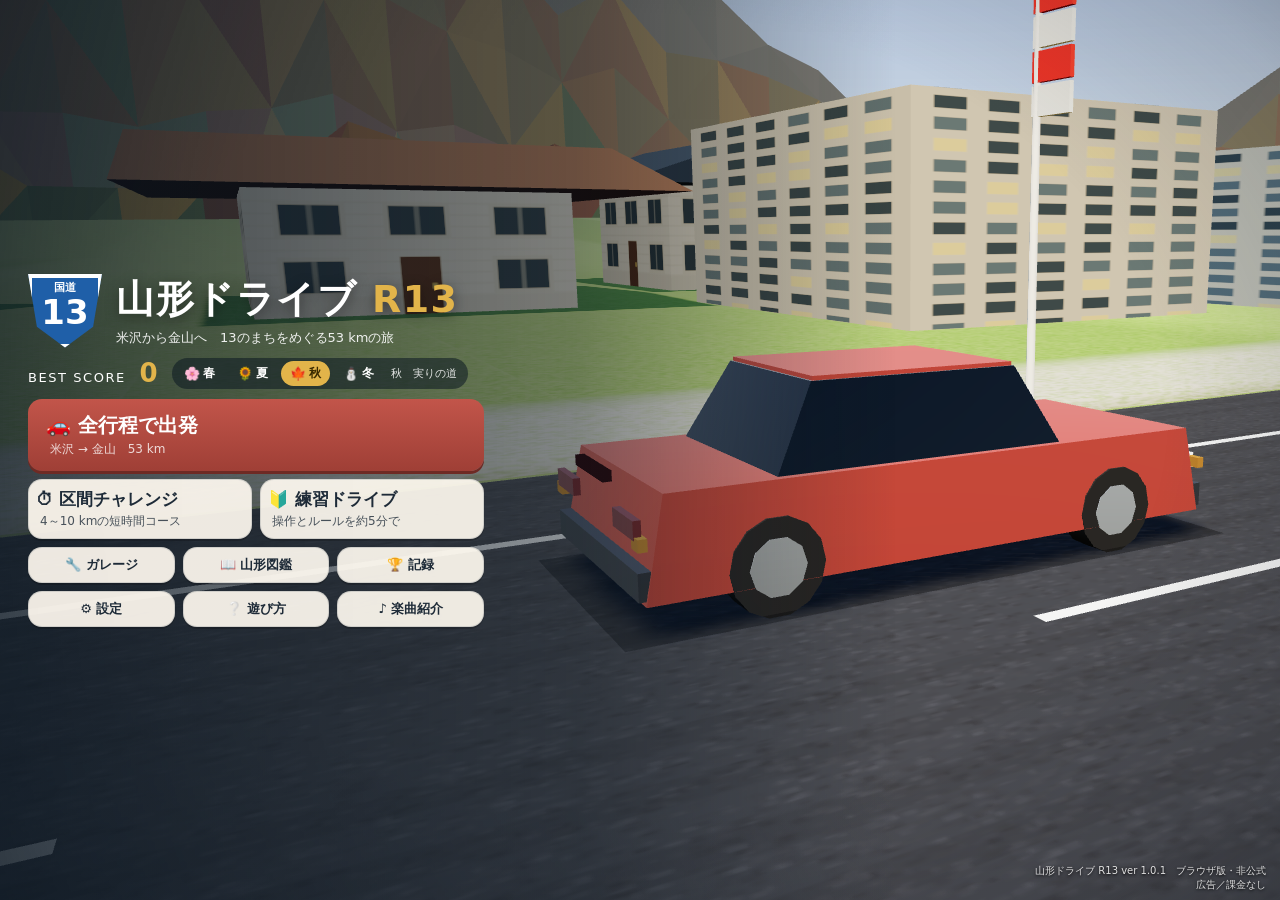
==== commit bbf6cdd4: "ver 1.0.1：名所カードの表示切り替えと APK の配布 - docs/play: ブラウザ版を 1.0.1 に更新（名所カードを小さく・半透明に、設定「名所カード」でイラスト付き／最初だけイラ" ====
--- a/docs/play/index.html
+++ b/docs/play/index.html
@@ -50,7 +50,7 @@
       </div>
     </div>
   </div>
-  <div class="version" id="ver-line">山形ドライブ R13 ver 1.0.0　非公式・個人制作<br>オフライン・通信／広告／課金なし</div>
+  <div class="version" id="ver-line">山形ドライブ R13 ver 1.0.1　非公式・個人制作<br>オフライン・通信／広告／課金なし</div>
   <div class="a2hs" id="a2hs"><b>📲 ホーム画面に追加すると全画面で遊べます</b><span>Safari の共有ボタン <i>⎙</i> →「ホーム画面に追加」</span><button type="button" id="a2hs-close" aria-label="閉じる">×</button></div>
 </section>
 
--- a/docs/play/css/style.css
+++ b/docs/play/css/style.css
@@ -509,6 +509,32 @@
 .hud-card .go { flex: 0 0 auto; display: flex; flex-direction: column; align-items: center; justify-content: center; padding: 0 9px 0 3px; font-size: 10px; font-weight: 800; color: #ffd98a; line-height: 1.15; }
 .hud-card .go::before { content: '›'; font-size: 24px; line-height: .8; color: #fff; }
 .hud-card .bar { position: absolute; left: 0; bottom: 0; height: 3px; background: #ffd98a; width: 100%; transform-origin: left center; animation: cardBar linear forwards; }
+/* 1.0.1：表示から数秒で名前だけの小さな札に縮め、前方を見やすくする。縦の短い画面（ブラウザ版など）は最初から小さめ・半透明 */
+.hud-card { transition: opacity .3s ease; }
+.hud-card.mini { background: rgba(91,61,38,.72); box-shadow: 0 3px 10px rgba(0,0,0,.3), inset 0 0 0 1.5px rgba(244,234,210,.8); width: auto; max-width: min(330px, 44vw); border-radius: 999px; animation: cardMini .35s ease-out; }
+.hud-card.mini.on { max-height: 34px; }
+.hud-card.mini img, .hud-card.mini .tg, .hud-card.mini small { display: none; }
+.hud-card.mini .tx { padding: 5px 4px 6px 14px; }
+.hud-card.mini b { font-size: 14px; }
+.hud-card.mini .go { flex-direction: row; gap: 3px; padding: 0 13px 0 4px; font-size: 10px; }
+.hud-card.mini .go::before { font-size: 18px; line-height: 1; }
+.hud-card.mini .bar { height: 2px; }
+.hud-card.mini.out { animation: cardOut .4s ease-in forwards; }
+@keyframes cardMini { from { opacity: .4; } to { opacity: 1; } }
+@media (max-height: 430px) and (orientation: landscape) {
+  .hud-card { width: min(290px, 40vw); background: rgba(91,61,38,.86); }
+  .hud-card.on { max-height: 54px; }
+  .hud-card img { width: 68px; height: 47px; }
+  .hud-card .tx { padding: 3px 6px 4px 8px; }
+  .hud-card .tg { font-size: 9.5px; }
+  .hud-card b { font-size: 14px; }
+  .hud-card small { font-size: 10.5px; display: block; white-space: nowrap; text-overflow: ellipsis; }
+  .hud-card .go { padding: 0 7px 0 2px; font-size: 9.5px; }
+  .hud-card .go::before { font-size: 20px; }
+  .hud-card.mini.on { max-height: 30px; }
+  .hud-card.mini b { font-size: 13px; }
+  .hud-card.mini .tx { padding: 4px 3px 5px 12px; }
+}
 @keyframes cardIn { from { opacity: 0; transform: translate(-50%, -14px) scale(.94); } to { opacity: 1; transform: translate(-50%, 0) scale(1); } }
 @keyframes cardOut { to { opacity: 0; transform: translate(-50%, -10px); } }
 @keyframes cardBar { from { transform: scaleX(1); } to { transform: scaleX(0); } }
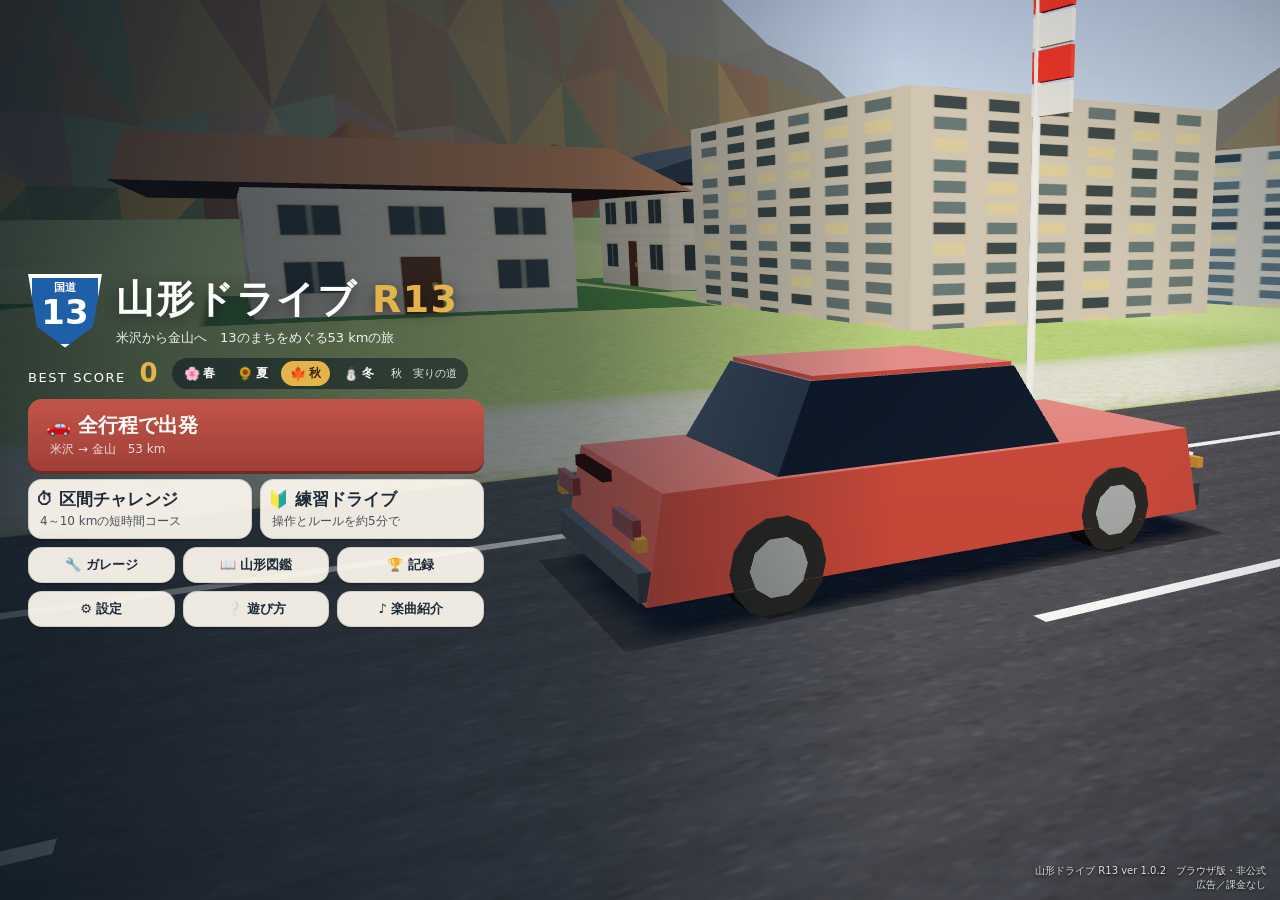
==== commit 4b9f93d4: "ver 1.0.2：結果カードに紹介ページの QR コード、問い合わせ先を Discord に、ベータテスター募集 - docs/play: ブラウザ版を 1.0.2 に更新（結果カードに紹介ページの" ====
--- a/docs/play/index.html
+++ b/docs/play/index.html
@@ -50,7 +50,7 @@
       </div>
     </div>
   </div>
-  <div class="version" id="ver-line">山形ドライブ R13 ver 1.0.1　非公式・個人制作<br>オフライン・通信／広告／課金なし</div>
+  <div class="version" id="ver-line">山形ドライブ R13 ver 1.0.2　非公式・個人制作<br>オフライン・通信／広告／課金なし</div>
   <div class="a2hs" id="a2hs"><b>📲 ホーム画面に追加すると全画面で遊べます</b><span>Safari の共有ボタン <i>⎙</i> →「ホーム画面に追加」</span><button type="button" id="a2hs-close" aria-label="閉じる">×</button></div>
 </section>
 
@@ -308,6 +308,7 @@
 <script src="js/renderer.js"></script>
 <script src="js/audio.js"></script>
 <script src="js/music.js"></script>
+<script src="js/qr.js"></script>
 <script src="js/data-control.js"></script>
 <script src="js/game.js"></script>
 </body>
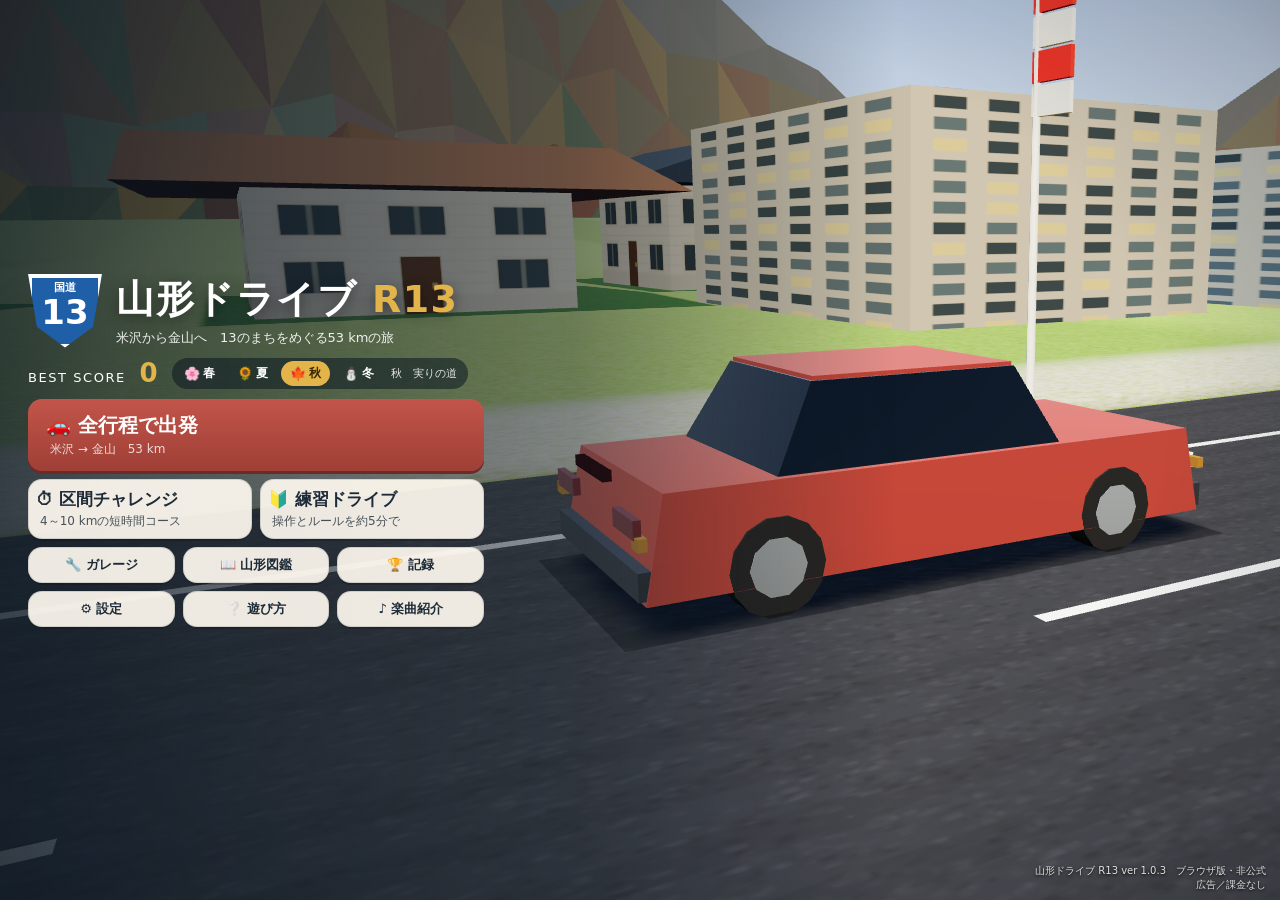
==== commit 79024e5c: "ver 1.0.3：中央線を太い白の破線に、結果カードに記録の確認用 QR コードと確認ページ - docs/play: ブラウザ版を 1.0.3 に更新 - docs/download: APK を" ====
--- a/docs/play/index.html
+++ b/docs/play/index.html
@@ -50,7 +50,7 @@
       </div>
     </div>
   </div>
-  <div class="version" id="ver-line">山形ドライブ R13 ver 1.0.2　非公式・個人制作<br>オフライン・通信／広告／課金なし</div>
+  <div class="version" id="ver-line">山形ドライブ R13 ver 1.0.3　非公式・個人制作<br>オフライン・通信／広告／課金なし</div>
   <div class="a2hs" id="a2hs"><b>📲 ホーム画面に追加すると全画面で遊べます</b><span>Safari の共有ボタン <i>⎙</i> →「ホーム画面に追加」</span><button type="button" id="a2hs-close" aria-label="閉じる">×</button></div>
 </section>
 
@@ -309,6 +309,8 @@
 <script src="js/audio.js"></script>
 <script src="js/music.js"></script>
 <script src="js/qr.js"></script>
+<script src="js/vendor/qrcode-generator.js"></script>
+<script src="js/verify-code.js"></script>
 <script src="js/data-control.js"></script>
 <script src="js/game.js"></script>
 </body>
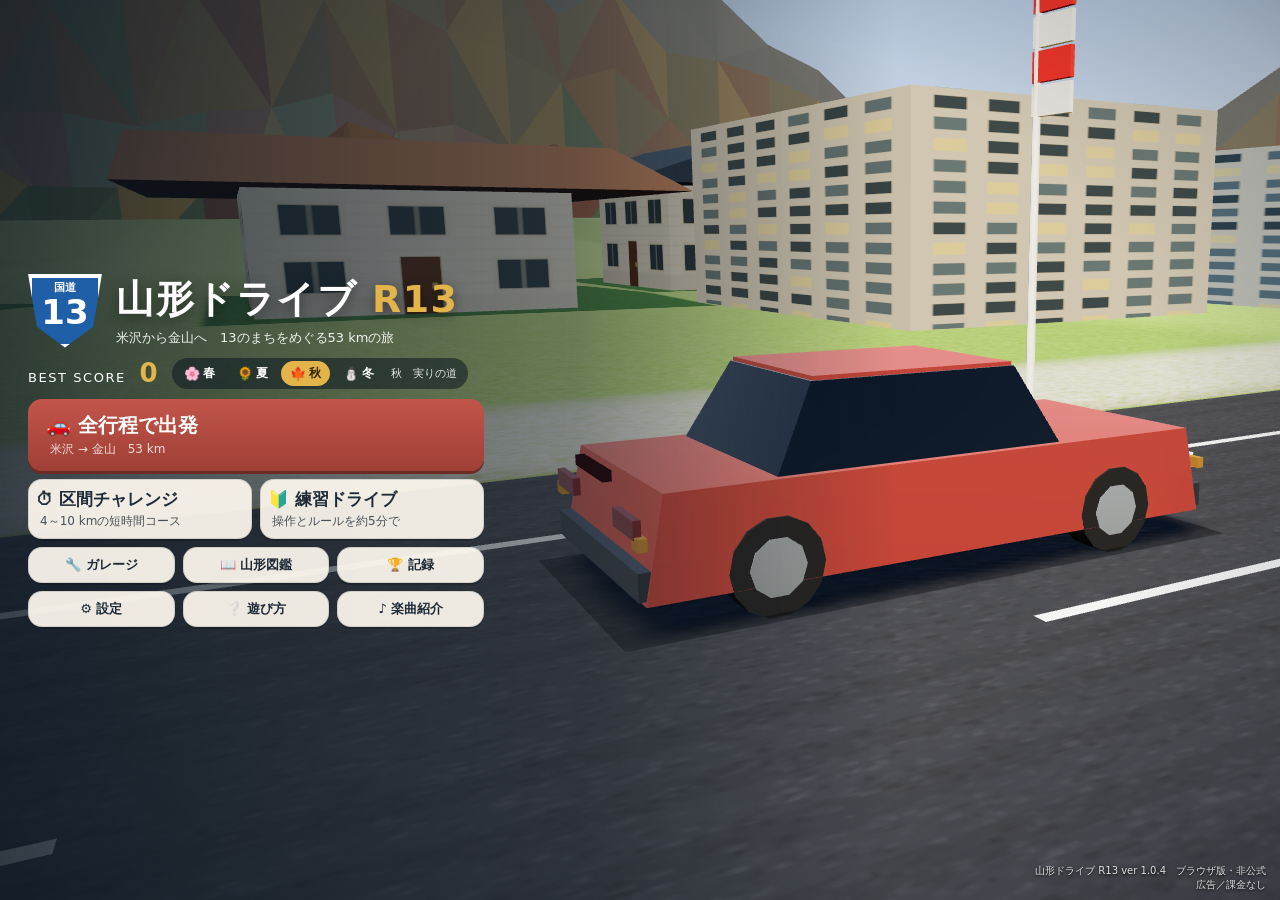
==== commit 889b3d94: "ver 1.0.4：片側2車線以上の中央線を白の二重の破線に - docs/play: ブラウザ版を 1.0.4 に更新 - docs/download: APK を 1.0.4 に差し替え  Co-" ====
--- a/docs/play/index.html
+++ b/docs/play/index.html
@@ -50,7 +50,7 @@
       </div>
     </div>
   </div>
-  <div class="version" id="ver-line">山形ドライブ R13 ver 1.0.3　非公式・個人制作<br>オフライン・通信／広告／課金なし</div>
+  <div class="version" id="ver-line">山形ドライブ R13 ver 1.0.4　非公式・個人制作<br>オフライン・通信／広告／課金なし</div>
   <div class="a2hs" id="a2hs"><b>📲 ホーム画面に追加すると全画面で遊べます</b><span>Safari の共有ボタン <i>⎙</i> →「ホーム画面に追加」</span><button type="button" id="a2hs-close" aria-label="閉じる">×</button></div>
 </section>
 
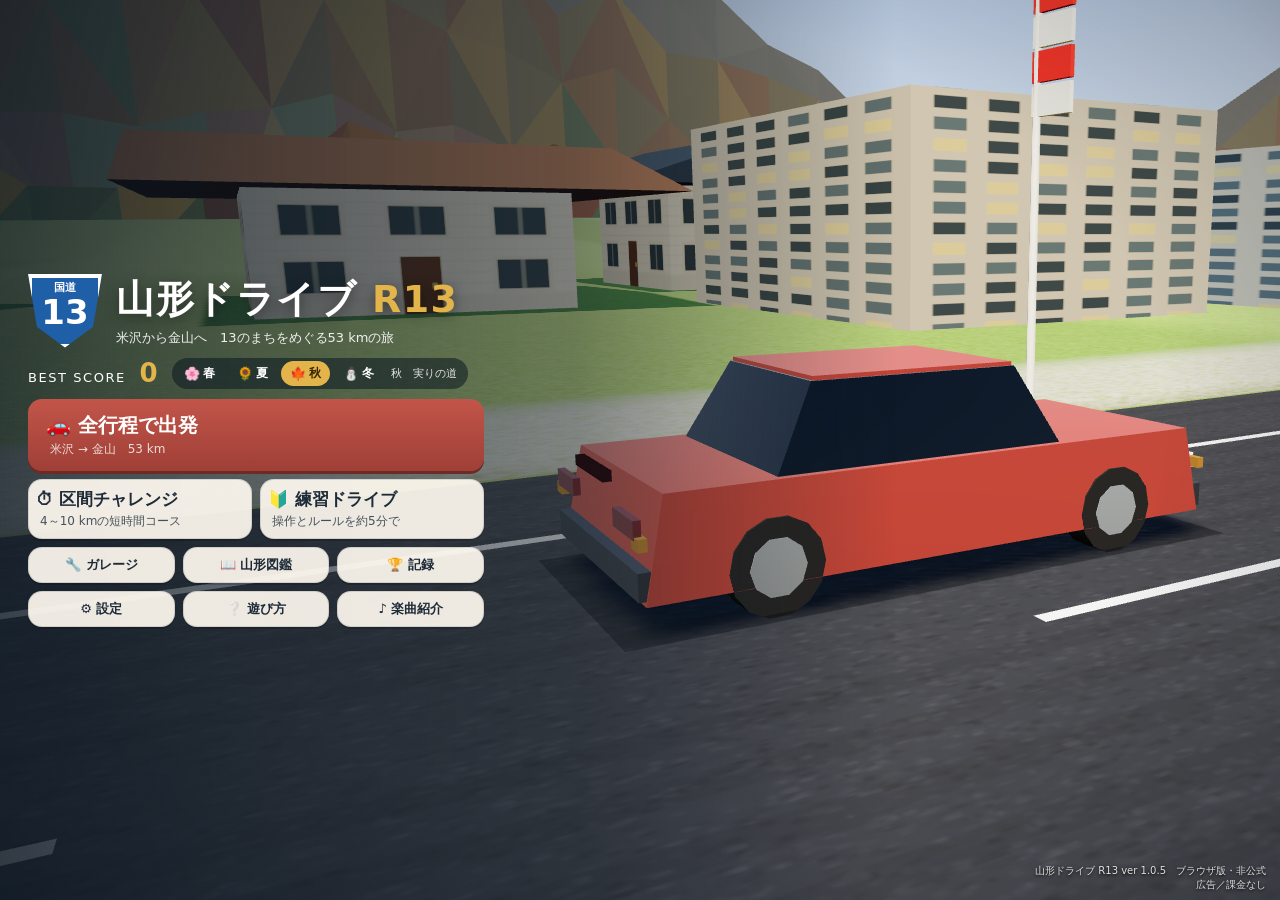
==== commit 94538b8c: "ver 1.0.5：操作説明の動画（YouTube）へのリンクを追加 - index.html / README.md: 「遊び方の動画」とリンク一覧に操作説明の動画へのリンクを追加 - docs/p" ====
--- a/docs/play/index.html
+++ b/docs/play/index.html
@@ -50,7 +50,7 @@
       </div>
     </div>
   </div>
-  <div class="version" id="ver-line">山形ドライブ R13 ver 1.0.4　非公式・個人制作<br>オフライン・通信／広告／課金なし</div>
+  <div class="version" id="ver-line">山形ドライブ R13 ver 1.0.5　非公式・個人制作<br>オフライン・通信／広告／課金なし</div>
   <div class="a2hs" id="a2hs"><b>📲 ホーム画面に追加すると全画面で遊べます</b><span>Safari の共有ボタン <i>⎙</i> →「ホーム画面に追加」</span><button type="button" id="a2hs-close" aria-label="閉じる">×</button></div>
 </section>
 
@@ -141,6 +141,7 @@
   <header><button class="back" data-nav="title">‹ 戻る</button><h2>遊び方</h2></header>
   <div class="howto-body">
     <div class="howto-grid">
+      <div class="howto-card howto-video" id="howto-video"><b>▶ 操作説明の動画</b>ハンドル・ペダル・画面の見方・交通ルール・道の駅などを約2分の動画で紹介しています（YouTube）。<span class="howto-links"><a class="btn small" href="https://www.youtube.com/watch?v=udiu85Q-stQ" data-ext>▶ 動画を見る</a></span></div>
       <div class="howto-card"><b>📱 ハンドル</b>端末を左右に傾けて操舵。出発直前の約1.2秒で持ちやすい角度を中立にします。設定でタッチボタンに切替できます。</div>
       <div class="howto-card"><b>🦶 ペダル</b>右下 ACCEL で加速、左下 BRAKE で減速・停止。両方離すと 60 km/h で巡行します。止まり続けるときは BRAKE を押し続けます。</div>
       <div class="howto-card"><b>🚦 交通ルール</b>左側通行。黄色の中央線は追い越し・はみ出し禁止。赤信号の停止線を越えると信号無視。自動速度取締りは 63 km/h を超えると減点。</div>
--- a/docs/play/css/style.css
+++ b/docs/play/css/style.css
@@ -620,3 +620,7 @@
 .a2hs b { display: block; font-size: 13.5px; }
 .a2hs i { font-style: normal; display: inline-block; border: 1px solid rgba(255,255,255,.6); border-radius: 4px; padding: 0 4px; margin: 0 2px; }
 .a2hs button { position: absolute; right: 6px; top: 50%; transform: translateY(-50%); width: 30px; height: 30px; border: 0; border-radius: 50%; background: rgba(255,255,255,.15); color: #fff; font-size: 18px; line-height: 1; }
+
+/* 1.0.5：遊び方の先頭に操作説明の動画へのリンク */
+.howto-card.howto-video { grid-column: 1 / -1; box-shadow: inset 0 0 0 2px #c0392b; }
+.howto-card.howto-video a.btn { text-decoration: none; display: inline-block; }
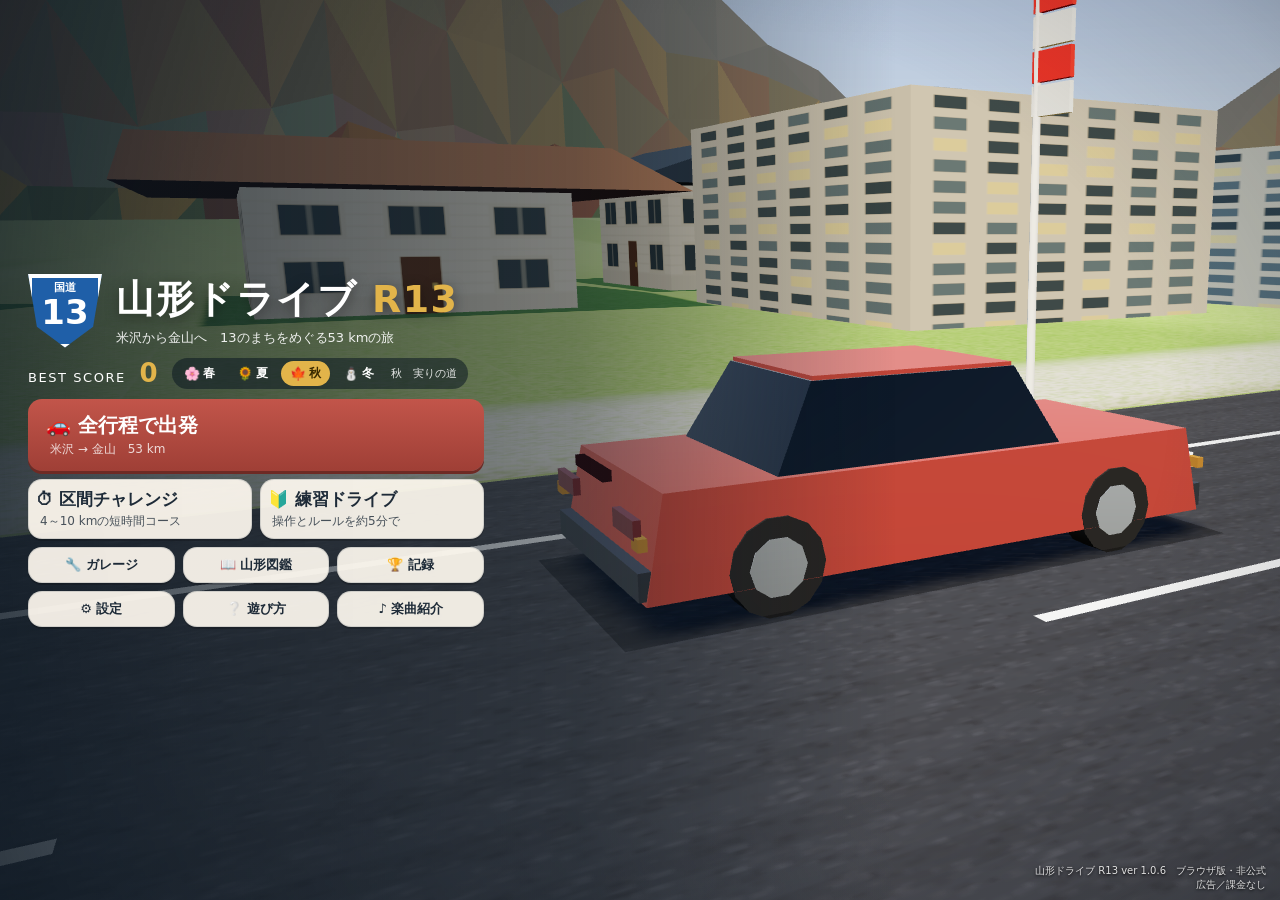
==== commit f4109cf0: "ver 1.0.6：記録の確認コードにソフトの種類とバージョンを追加 - 確認コードに V 項目（ソフトの記号 3 文字＋versionCode 4 桁、例：VYD30106）を加え、確認用の値の計算" ====
--- a/docs/play/index.html
+++ b/docs/play/index.html
@@ -50,7 +50,7 @@
       </div>
     </div>
   </div>
-  <div class="version" id="ver-line">山形ドライブ R13 ver 1.0.5　非公式・個人制作<br>オフライン・通信／広告／課金なし</div>
+  <div class="version" id="ver-line">山形ドライブ R13 ver 1.0.6　非公式・個人制作<br>オフライン・通信／広告／課金なし</div>
   <div class="a2hs" id="a2hs"><b>📲 ホーム画面に追加すると全画面で遊べます</b><span>Safari の共有ボタン <i>⎙</i> →「ホーム画面に追加」</span><button type="button" id="a2hs-close" aria-label="閉じる">×</button></div>
 </section>
 
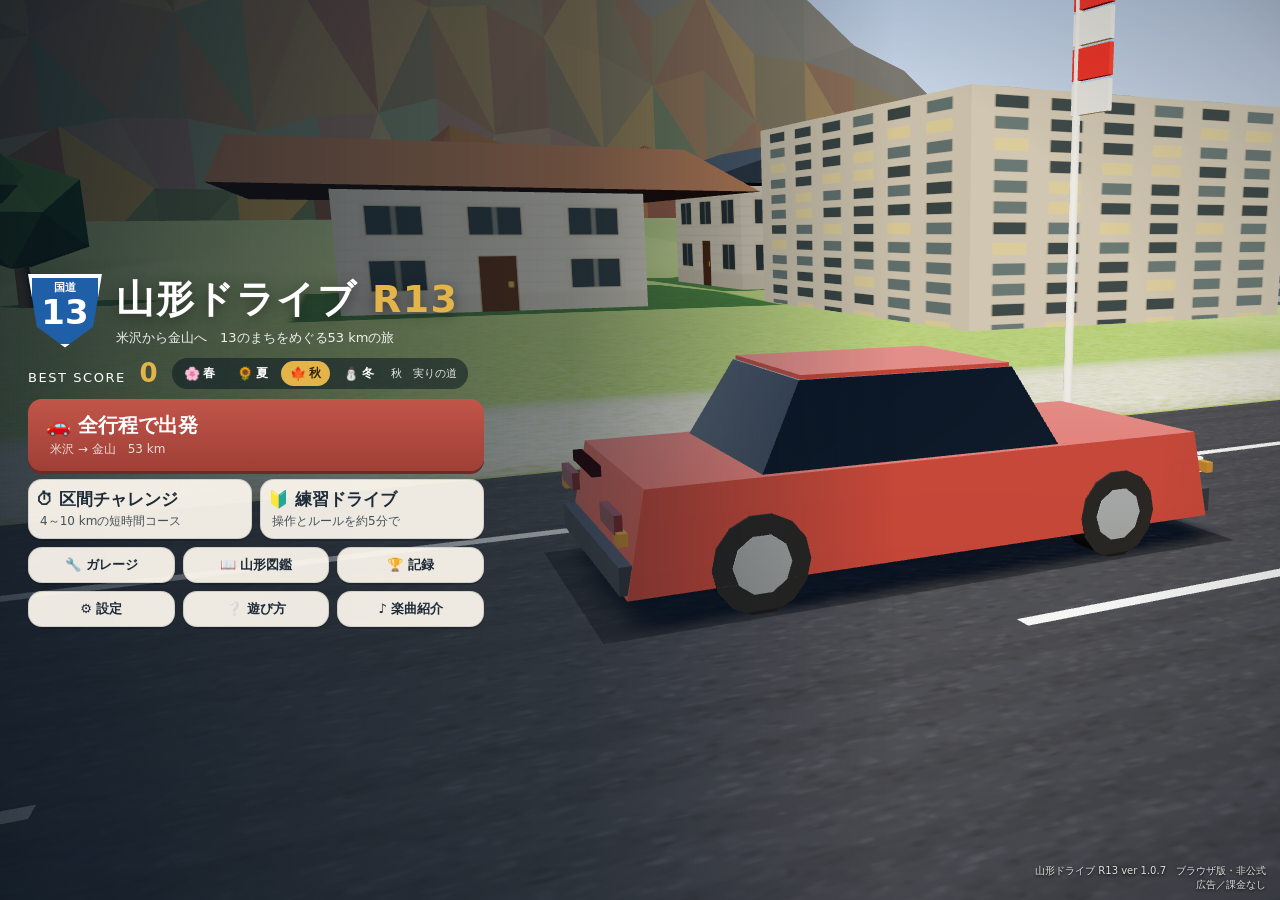
==== commit 089805ac: "ver 1.0.7：道の駅の名前を走行中の表示にそろえて「道の駅 ＋ 特産品」に統一 - docs/play・docs/download: 1.0.7 に更新 - docs/v: verify-cod" ====
--- a/docs/play/index.html
+++ b/docs/play/index.html
@@ -50,7 +50,7 @@
       </div>
     </div>
   </div>
-  <div class="version" id="ver-line">山形ドライブ R13 ver 1.0.6　非公式・個人制作<br>オフライン・通信／広告／課金なし</div>
+  <div class="version" id="ver-line">山形ドライブ R13 ver 1.0.7　非公式・個人制作<br>オフライン・通信／広告／課金なし</div>
   <div class="a2hs" id="a2hs"><b>📲 ホーム画面に追加すると全画面で遊べます</b><span>Safari の共有ボタン <i>⎙</i> →「ホーム画面に追加」</span><button type="button" id="a2hs-close" aria-label="閉じる">×</button></div>
 </section>
 
